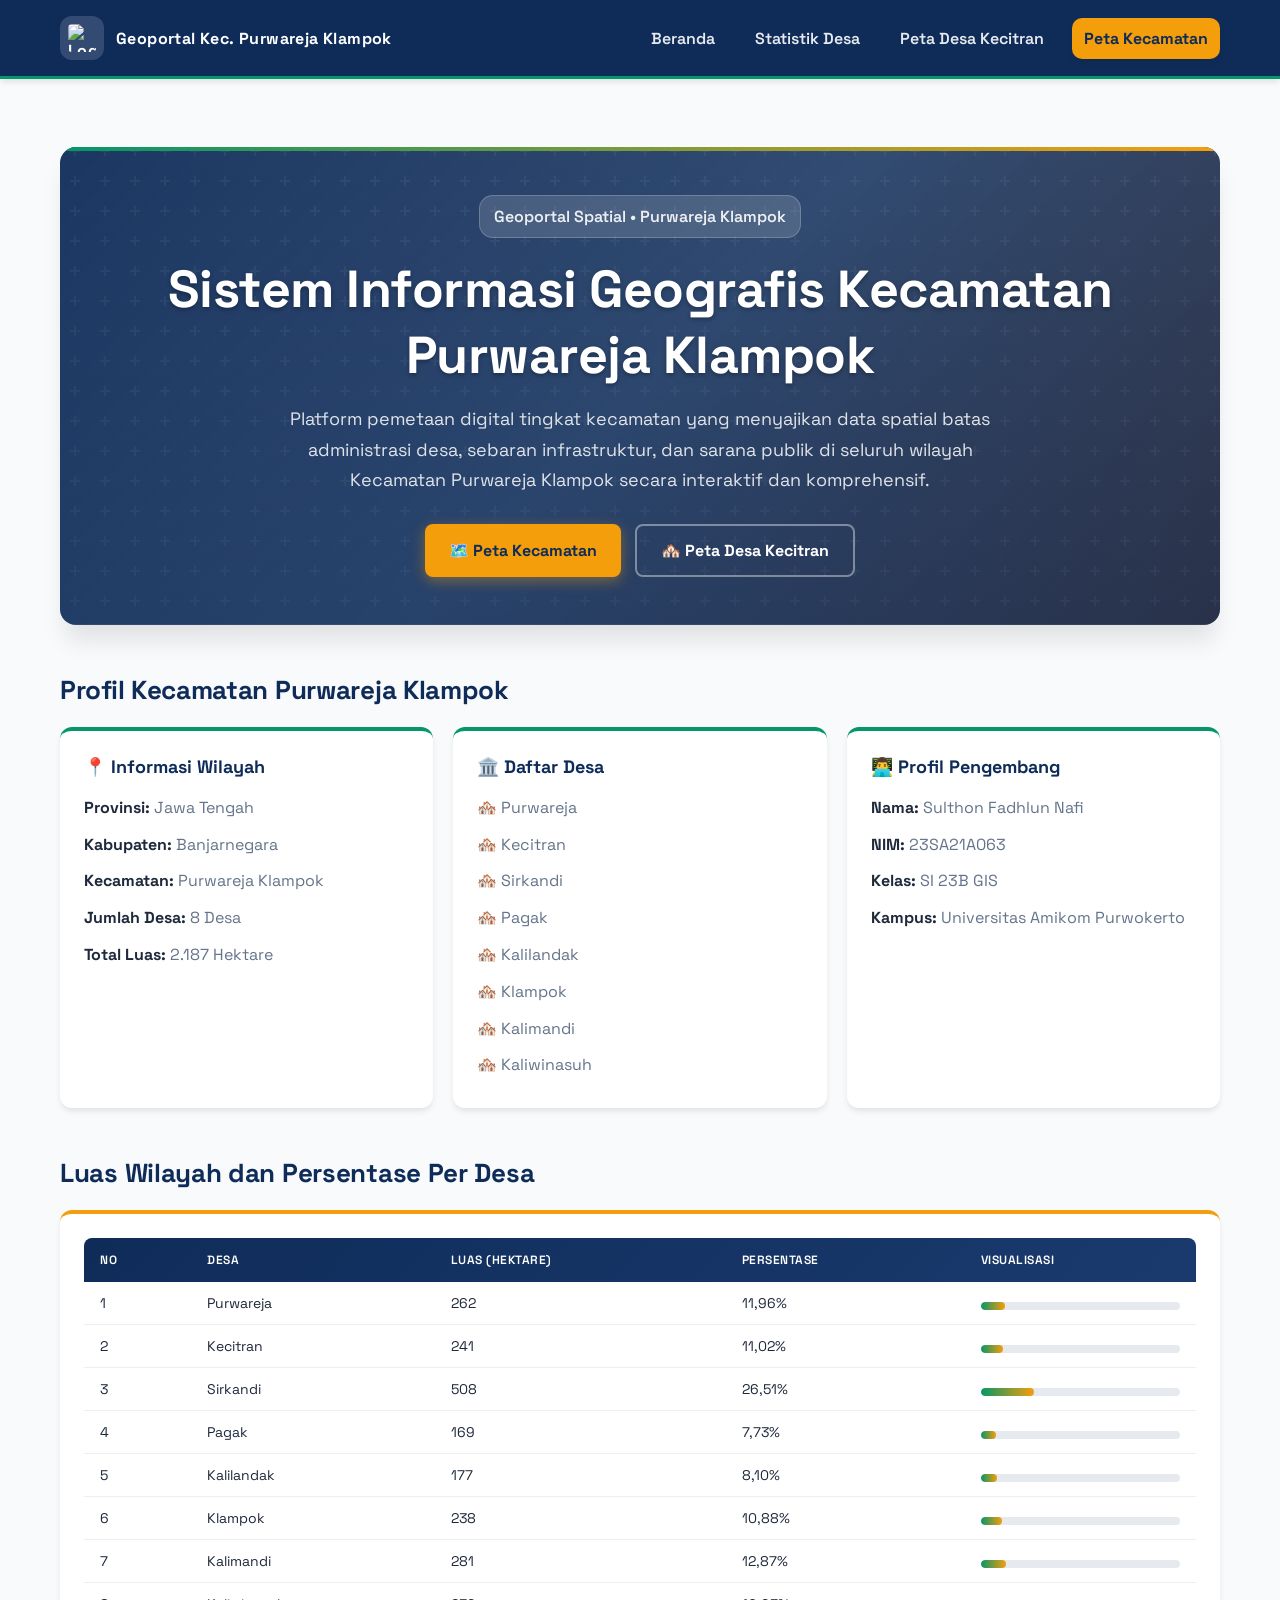
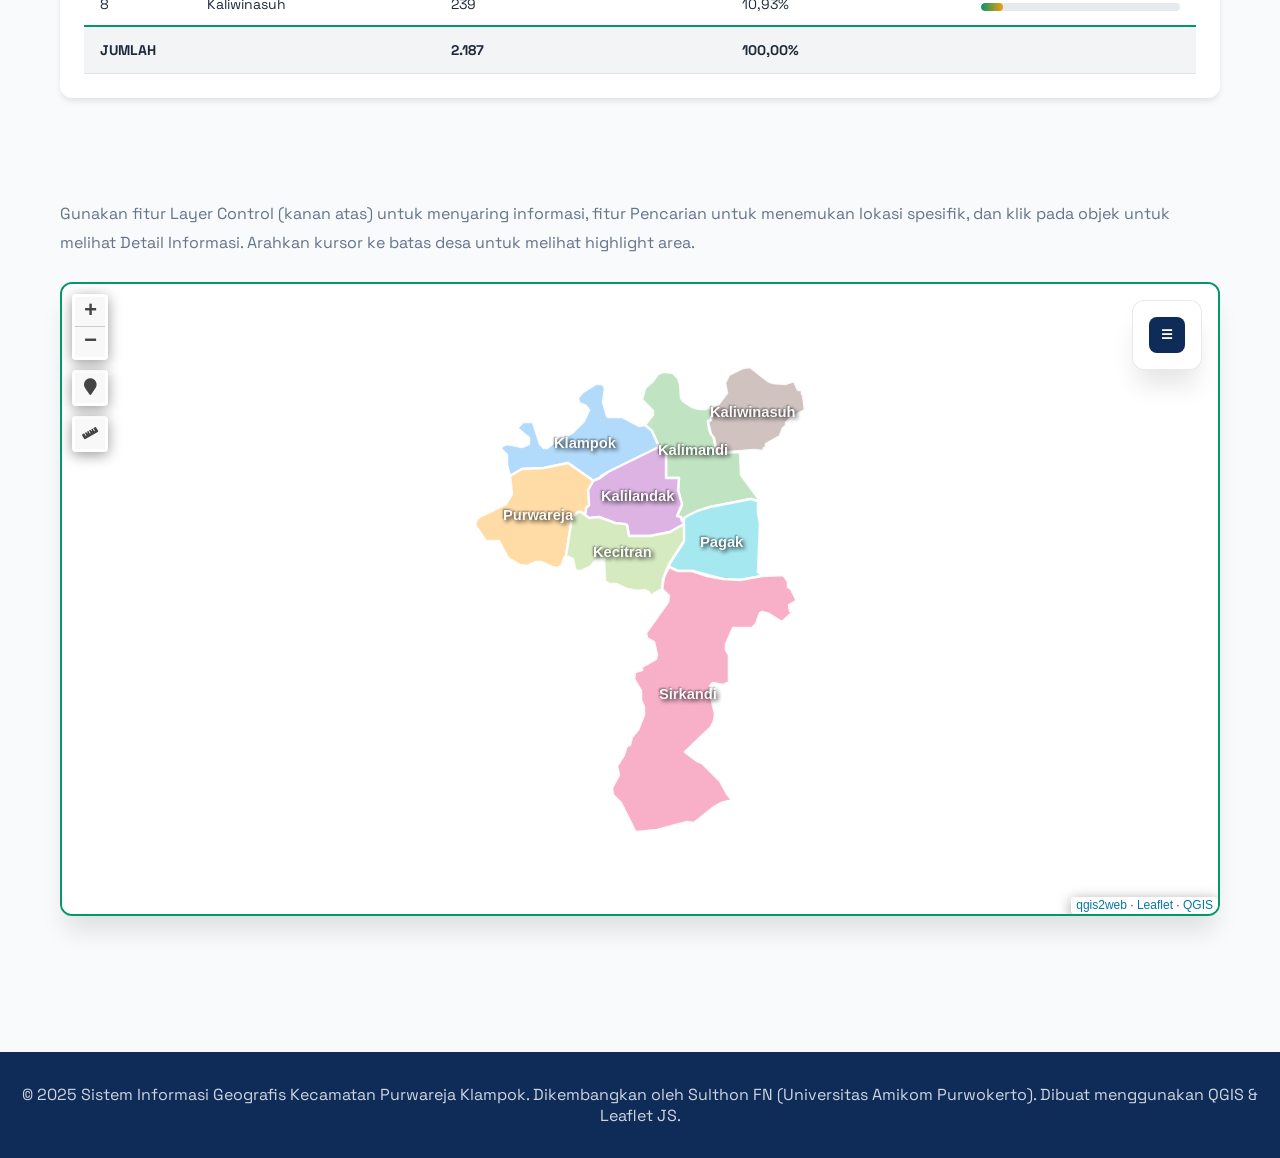
==== kecamatan/index.html @ d89bc406 "Add Kecamatan Purwareja Klampok geoportal + update navigation links" ====
<!doctype html>
<html lang="id">
    <head>
        <meta charset="utf-8">
        <meta http-equiv="X-UA-Compatible" content="IE=edge">
        <meta name="viewport" content="width=device-width, initial-scale=1, maximum-scale=1">
        <meta name="mobile-web-app-capable" content="yes">
        <meta name="apple-mobile-web-app-capable" content="yes">
        <title>Geoportal Kecamatan Purwareja Klampok</title>
        <link rel="preconnect" href="https://fonts.googleapis.com">
        <link rel="preconnect" href="https://fonts.gstatic.com" crossorigin>
        <link href="https://fonts.googleapis.com/css2?family=Space+Grotesk:wght@400;500;600;700&display=swap" rel="stylesheet">
        <link rel="stylesheet" href="css/leaflet.css">
        <link rel="stylesheet" href="css/L.Control.Layers.Tree.css">
        <link rel="stylesheet" href="css/L.Control.Locate.min.css">
        <link rel="stylesheet" href="css/qgis2web.css">
        <link rel="stylesheet" href="css/fontawesome-all.min.css">
        <link rel="stylesheet" href="css/leaflet-search.css">
        <link rel="stylesheet" href="css/leaflet.photon.css">
        <link rel="stylesheet" href="css/leaflet-measure.css">
        <style>
            :root {
                --primary-color: #0F2C59;
                --secondary-color: #059669;
                --accent-color: #F59E0B;
                --bg-color: #F8FAFC;
                --card-bg: #FFFFFF;
                --text-main: #1E293B;
                --text-muted: #64748B;
                --shadow: 0 4px 6px -1px rgba(0, 0, 0, 0.1);
                --shadow-lg: 0 20px 25px -5px rgba(0, 0, 0, 0.1);
                --ease-out-expo: cubic-bezier(0.19, 1, 0.22, 1);
                --ease-out-back: cubic-bezier(0.34, 1.56, 0.64, 1);
                --ease-in-out-quart: cubic-bezier(0.76, 0, 0.24, 1);
                --ease-spring: cubic-bezier(0.175, 0.885, 0.32, 1.275);
            }

            * { box-sizing: border-box; }

            body {
                margin: 0;
                font-family: 'Space Grotesk', 'Segoe UI', sans-serif;
                color: var(--text-main);
                background: var(--bg-color);
                min-height: 100vh;
                scroll-behavior: smooth;
            }

            a { color: inherit; text-decoration: none; }

            header {
                position: sticky;
                top: 0;
                z-index: 1200;
                background: var(--primary-color);
                border-bottom: 3px solid var(--secondary-color);
                box-shadow: var(--shadow);
            }

            .nav-bar {
                max-width: 1200px;
                margin: 0 auto;
                padding: 16px 20px;
                display: flex;
                align-items: center;
                justify-content: space-between;
                gap: 12px;
            }

            .brand {
                display: flex;
                align-items: center;
                gap: 12px;
                font-weight: 700;
                letter-spacing: 0.4px;
                color: #fff;
            }

            .brand img {
                width: 44px;
                height: 44px;
                border-radius: 12px;
                object-fit: contain;
                background: rgba(255,255,255,0.15);
                padding: 8px;
            }

            .menu {
                display: flex;
                align-items: center;
                gap: 16px;
                font-weight: 600;
                color: rgba(255,255,255,0.9);
            }

            .menu a { padding: 10px 12px; border-radius: 10px; transition: all 300ms var(--ease-out-expo); }
            .menu a:hover { background: rgba(255,255,255,0.1); color: #fff; transform: translateY(-2px); }

            .menu .pill {
                background: var(--accent-color);
                color: var(--primary-color);
                font-weight: 700;
                box-shadow: var(--shadow);
            }

            .menu-toggle {
                display: none;
                width: 44px;
                height: 44px;
                border-radius: 12px;
                border: 1px solid rgba(255,255,255,0.3);
                background: rgba(255,255,255,0.1);
                color: #fff;
                font-size: 20px;
            }

            main { max-width: 1200px; margin: 0 auto; padding: 32px 20px 72px; }

            .hero {
                margin-top: 36px;
                padding: 48px 32px;
                border-radius: 16px;
                background-image: url("data:image/svg+xml,%3Csvg width='60' height='60' viewBox='0 0 60 60' xmlns='http://www.w3.org/2000/svg'%3E%3Cg fill='none' fill-rule='evenodd'%3E%3Cg fill='%23ffffff' fill-opacity='0.05'%3E%3Cpath d='M36 34v-4h-2v4h-4v2h4v4h2v-4h4v-2h-4zm0-30V0h-2v4h-4v2h4v4h2V6h4V4h-4zM6 34v-4H4v4H0v2h4v4h2v-4h4v-2H6zM6 4V0H4v4H0v2h4v4h2V6h4V4H6z'/%3E%3C/g%3E%3C/g%3E%3C/svg%3E"),
                    linear-gradient(135deg, rgba(15, 44, 89, 0.95) 0%, rgba(15, 44, 89, 0.85) 50%, rgba(30, 30, 47, 0.9) 100%);
                background-size: auto, cover;
                background-position: center, center;
                border: none;
                box-shadow: var(--shadow-lg);
                position: relative;
                overflow: hidden;
                text-align: center;
            }

            .hero::before {
                content: "";
                position: absolute;
                inset: 0;
                background: linear-gradient(180deg, transparent 0%, rgba(15, 44, 89, 0.3) 100%);
                pointer-events: none;
            }

            .hero::after {
                content: "";
                position: absolute;
                top: 0;
                left: 0;
                right: 0;
                height: 4px;
                background: linear-gradient(90deg, var(--secondary-color), var(--accent-color));
            }

            .hero > * { position: relative; z-index: 1; }

            .hero h1 { 
                font-size: clamp(32px, 5vw, 52px); 
                margin: 0 0 16px; 
                letter-spacing: -0.5px; 
                color: #fff;
                font-weight: 700;
                text-shadow: 0 2px 4px rgba(0,0,0,0.3);
            }
            .hero p { 
                margin: 0 0 28px; 
                color: rgba(255,255,255,0.85); 
                max-width: 720px; 
                line-height: 1.7;
                margin-left: auto;
                margin-right: auto;
                font-size: 18px;
            }

            .cta-row { display: flex; flex-wrap: wrap; gap: 14px; justify-content: center; }

            .btn {
                display: inline-flex;
                align-items: center;
                gap: 10px;
                padding: 14px 24px;
                border-radius: 8px;
                font-weight: 700;
                border: none;
                transition: transform 400ms var(--ease-out-back), box-shadow 400ms var(--ease-out-expo);
                cursor: pointer;
            }

            .btn-primary {
                background: var(--accent-color);
                color: var(--primary-color);
                box-shadow: 0 4px 14px rgba(245, 158, 11, 0.4);
            }

            .btn-primary:hover {
                transform: translateY(-4px) scale(1.02);
                box-shadow: 0 12px 30px rgba(245, 158, 11, 0.5);
            }

            .btn-ghost { 
                background: transparent; 
                color: #fff; 
                border: 2px solid rgba(255,255,255,0.4); 
            }
            .btn-ghost:hover { 
                background: rgba(255,255,255,0.1); 
                border-color: rgba(255,255,255,0.6);
                transform: translateY(-3px) scale(1.02);
            }

            .section-title {
                font-size: 26px;
                margin: 48px 0 20px;
                letter-spacing: -0.3px;
                color: var(--primary-color);
                font-weight: 700;
            }

            .card-grid { display: grid; gap: 20px; grid-template-columns: repeat(auto-fit, minmax(280px, 1fr)); }

            .card {
                background: var(--card-bg);
                border: none;
                border-radius: 12px;
                border-top: 4px solid var(--secondary-color);
                padding: 24px;
                box-shadow: var(--shadow);
                transition: transform 500ms var(--ease-out-back), box-shadow 400ms var(--ease-out-expo), opacity 600ms var(--ease-out-expo);
                opacity: 0;
                transform: translateY(30px);
            }

            .card.visible {
                opacity: 1;
                transform: translateY(0);
            }

            .card:hover { 
                transform: translateY(-6px) scale(1.01); 
                box-shadow: 0 16px 32px -8px rgba(0, 0, 0, 0.18); 
            }

            .card.visible:hover {
                transform: translateY(-6px) scale(1.01);
            }

            .card h3 { 
                color: var(--primary-color); 
                margin: 0 0 12px;
                font-size: 18px;
            }

            .bio-list { list-style: none; padding: 0; margin: 12px 0 0; color: var(--text-muted); line-height: 1.8; }
            .bio-list li { padding: 4px 0; }
            .bio-list strong { color: var(--text-main); }

            /* Data Table Styles */
            .data-table-container {
                background: var(--card-bg);
                border-radius: 12px;
                border-top: 4px solid var(--accent-color);
                padding: 24px;
                box-shadow: var(--shadow);
                margin-top: 20px;
                overflow-x: auto;
            }

            .data-table {
                width: 100%;
                border-collapse: collapse;
                font-size: 14px;
            }

            .data-table thead {
                background: linear-gradient(135deg, var(--primary-color), #1a3a6e);
                color: #fff;
            }

            .data-table th {
                padding: 14px 16px;
                text-align: left;
                font-weight: 600;
                text-transform: uppercase;
                letter-spacing: 0.5px;
                font-size: 12px;
            }

            .data-table th:first-child {
                border-radius: 8px 0 0 0;
            }

            .data-table th:last-child {
                border-radius: 0 8px 0 0;
            }

            .data-table td {
                padding: 12px 16px;
                border-bottom: 1px solid rgba(15, 44, 89, 0.08);
            }

            .data-table tbody tr {
                transition: all 300ms var(--ease-out-expo);
            }

            .data-table tbody tr:hover {
                background: rgba(5, 150, 105, 0.06);
                transform: scale(1.01);
            }

            .data-table tbody tr:last-child td {
                border-bottom: none;
            }

            .data-table tfoot {
                background: rgba(15, 44, 89, 0.05);
                font-weight: 700;
            }

            .data-table tfoot td {
                padding: 14px 16px;
                border-top: 2px solid var(--secondary-color);
            }

            .percentage-bar {
                height: 8px;
                background: rgba(15, 44, 89, 0.1);
                border-radius: 4px;
                overflow: hidden;
                margin-top: 6px;
            }

            .percentage-fill {
                height: 100%;
                background: linear-gradient(90deg, var(--secondary-color), var(--accent-color));
                border-radius: 4px;
                transition: width 800ms var(--ease-out-expo);
            }

            .map-wrap {
                margin-top: 24px;
                border-radius: 12px;
                overflow: hidden;
                border: 2px solid var(--secondary-color);
                box-shadow: var(--shadow-lg);
                position: relative;
                isolation: isolate;
            }

            #map {
                width: 100%;
                height: 70vh;
                min-height: 480px;
            }

            .map-overlay {
                position: absolute;
                top: 16px;
                right: 16px;
                z-index: 1200;
                max-width: min(360px, 90vw);
            }

            .layer-drawer {
                background: var(--card-bg);
                border: 1px solid rgba(15, 44, 89, 0.1);
                border-radius: 12px;
                box-shadow: var(--shadow-lg);
                padding: 16px;
                display: flex;
                flex-direction: column;
                gap: 12px;
                transition: transform 180ms ease, opacity 180ms ease;
                max-height: 72vh;
            }

            .layer-drawer.collapsed { opacity: 1; }
            .layer-drawer.collapsed .drawer-header > div { display: none; }
            .layer-drawer.collapsed .drawer-toggle { background: var(--primary-color); color: #fff; }

            .drawer-body { max-height: 60vh; overflow-y: auto; padding-right: 4px; }
            .layer-drawer.collapsed .drawer-body { display: none; }

            .drawer-header { display: flex; align-items: center; justify-content: space-between; gap: 10px; }
            .drawer-title { font-weight: 700; letter-spacing: 0.2px; margin: 0; color: var(--primary-color); }
            .drawer-sub { margin: 2px 0 0; color: var(--text-muted); font-size: 13px; }

            .drawer-toggle {
                border: 1px solid rgba(15, 44, 89, 0.2);
                background: rgba(15, 44, 89, 0.08);
                color: var(--primary-color);
                width: 36px;
                height: 36px;
                border-radius: 8px;
                cursor: pointer;
                font-weight: 700;
            }

            .layer-section { border-top: 1px solid rgba(15, 44, 89, 0.1); padding-top: 8px; }
            .layer-section:first-of-type { border-top: none; padding-top: 0; }
            .layer-section-title { margin: 0 0 8px; color: var(--primary-color); font-size: 13px; letter-spacing: 0.3px; text-transform: uppercase; font-weight: 700; }

            .layer-toggle {
                display: flex;
                align-items: center;
                gap: 10px;
                padding: 8px 10px;
                border-radius: 12px;
                cursor: pointer;
                transition: all 300ms var(--ease-out-expo);
                border: 1px solid rgba(15, 44, 89, 0.1);
                margin-bottom: 8px;
                color: var(--text-main);
            }

            .layer-toggle:hover { background: rgba(5, 150, 105, 0.08); border-color: rgba(5, 150, 105, 0.3); transform: translateX(4px); }

            .layer-toggle input { width: 18px; height: 18px; accent-color: var(--secondary-color); transition: transform 200ms var(--ease-spring); }
            .layer-toggle input:checked { transform: scale(1.1); }
            .layer-toggle span { font-weight: 600; }

            .badge {
                padding: 4px 8px;
                border-radius: 999px;
                background: rgba(5, 150, 105, 0.12);
                color: var(--secondary-color);
                font-size: 12px;
                font-weight: 700;
            }

            footer {
                margin-top: 64px;
                padding: 32px 20px;
                text-align: center;
                color: var(--text-muted);
                background: var(--primary-color);
                color: rgba(255, 255, 255, 0.8);
            }

            .ribbon {
                display: inline-flex;
                gap: 10px;
                align-items: center;
                padding: 10px 14px;
                border-radius: 14px;
                background: rgba(255, 255, 255, 0.15);
                border: 1px solid rgba(255, 255, 255, 0.2);
                margin-bottom: 18px;
                color: rgba(255, 255, 255, 0.9);
                font-weight: 600;
            }

            .floating {
                animation: float 7s ease-in-out infinite;
            }

            /* Village label styles */
            .village-label {
                background: transparent !important;
                border: none !important;
                box-shadow: none !important;
            }

            /* Search control restyle */
            .leaflet-control-search {
                background: rgba(255, 255, 255, 0.95);
                border: 1px solid rgba(15, 44, 89, 0.15);
                box-shadow: 0 10px 30px rgba(15, 44, 89, 0.1);
                border-radius: 14px;
                padding: 8px;
                color: var(--text-main);
                backdrop-filter: blur(6px);
            }

            @keyframes float {
                0%, 100% { transform: translateY(0px) rotate(0deg); }
                25% { transform: translateY(-8px) rotate(0.5deg); }
                50% { transform: translateY(-12px) rotate(0deg); }
                75% { transform: translateY(-6px) rotate(-0.5deg); }
            }

            @keyframes fadeInUp {
                from {
                    opacity: 0;
                    transform: translateY(40px);
                }
                to {
                    opacity: 1;
                    transform: translateY(0);
                }
            }

            .hero h1, .hero p, .hero .cta-row, .hero .ribbon {
                animation: fadeInUp 800ms var(--ease-out-expo) backwards;
            }
            .hero .ribbon { animation-delay: 0ms; }
            .hero h1 { animation-delay: 100ms; }
            .hero p { animation-delay: 200ms; }
            .hero .cta-row { animation-delay: 350ms; }

            .section-title {
                opacity: 0;
                transform: translateY(20px);
                transition: all 600ms var(--ease-out-expo);
            }
            .section-title.visible {
                opacity: 1;
                transform: translateY(0);
            }

            @media (max-width: 820px) {
                .nav-bar { flex-wrap: wrap; }
                .menu { width: 100%; display: none; flex-direction: column; align-items: flex-start; }
                .menu.show { display: flex; }
                .menu a { width: 100%; padding: 12px; }
                .menu-toggle { display: inline-flex; align-items: center; justify-content: center; }
                main { padding: 24px 18px 56px; }
                .hero { padding: 24px; }
                #map { height: 60vh; min-height: 420px; }
                .map-overlay { left: auto; right: 12px; top: 12px; max-width: 280px; }
                .layer-drawer { transform: none !important; opacity: 1; max-height: 50vh; }
                .layer-drawer .drawer-body { max-height: 40vh; }
                .layer-drawer.collapsed { max-height: none; }
                .data-table { font-size: 12px; }
                .data-table th, .data-table td { padding: 10px 12px; }
            }

            /* Override qgis2web defaults */
            html, body { overflow-x: hidden; overflow-y: auto !important; height: auto; }
            #map { overflow: visible !important; }
        </style>
    </head>
    <body>
        <header>
            <div class="nav-bar">
                <div class="brand">
                    <img src="../desaKecitran/images/Banjarnegara.png" alt="Logo Kabupaten Banjarnegara">
                    <span>Geoportal Kec. Purwareja Klampok</span>
                </div>
                <button class="menu-toggle" aria-label="Toggle menu">☰</button>
                <nav class="menu" aria-label="Navigasi utama">
                    <a href="#beranda">Beranda</a>
                    <a href="#statistik">Statistik Desa</a>
                    <a href="../desaKecitran/index.html">Peta Desa Kecitran</a>
                    <a href="#peta" class="pill">Peta Kecamatan</a>
                </nav>
            </div>
        </header>

        <main>
            <section class="hero" id="beranda">
                <div class="ribbon floating">Geoportal Spatial • Purwareja Klampok</div>
                <h1>Sistem Informasi Geografis Kecamatan Purwareja Klampok</h1>
                <p>Platform pemetaan digital tingkat kecamatan yang menyajikan data spatial batas administrasi desa, sebaran infrastruktur, dan sarana publik di seluruh wilayah Kecamatan Purwareja Klampok secara interaktif dan komprehensif.</p>
                <div class="cta-row">
                    <a class="btn btn-primary" href="#peta">🗺️ Peta Kecamatan</a>
                    <a class="btn btn-ghost" href="../desaKecitran/index.html">🏘️ Peta Desa Kecitran</a>
                </div>
            </section>

            <section id="statistik">
                <h2 class="section-title">Profil Kecamatan Purwareja Klampok</h2>
                <div class="card-grid">
                    <div class="card">
                        <h3>📍 Informasi Wilayah</h3>
                        <ul class="bio-list">
                            <li><strong>Provinsi:</strong> Jawa Tengah</li>
                            <li><strong>Kabupaten:</strong> Banjarnegara</li>
                            <li><strong>Kecamatan:</strong> Purwareja Klampok</li>
                            <li><strong>Jumlah Desa:</strong> 8 Desa</li>
                            <li><strong>Total Luas:</strong> 2.187 Hektare</li>
                        </ul>
                    </div>
                    <div class="card">
                        <h3>🏛️ Daftar Desa</h3>
                        <ul class="bio-list">
                            <li>🏘️ Purwareja</li>
                            <li>🏘️ Kecitran</li>
                            <li>🏘️ Sirkandi</li>
                            <li>🏘️ Pagak</li>
                            <li>🏘️ Kalilandak</li>
                            <li>🏘️ Klampok</li>
                            <li>🏘️ Kalimandi</li>
                            <li>🏘️ Kaliwinasuh</li>
                        </ul>
                    </div>
                    <div class="card">
                        <h3>👨‍💻 Profil Pengembang</h3>
                        <ul class="bio-list">
                            <li><strong>Nama:</strong> Sulthon Fadhlun Nafi</li>
                            <li><strong>NIM:</strong> 23SA21A063</li>
                            <li><strong>Kelas:</strong> SI 23B GIS</li>
                            <li><strong>Kampus:</strong> Universitas Amikom Purwokerto</li>
                        </ul>
                    </div>
                </div>

                <h2 class="section-title">Luas Wilayah dan Persentase Per Desa</h2>
                <div class="data-table-container">
                    <table class="data-table">
                        <thead>
                            <tr>
                                <th>No</th>
                                <th>Desa</th>
                                <th>Luas (Hektare)</th>
                                <th>Persentase</th>
                                <th>Visualisasi</th>
                            </tr>
                        </thead>
                        <tbody>
                            <tr>
                                <td>1</td>
                                <td>Purwareja</td>
                                <td>262</td>
                                <td>11,96%</td>
                                <td>
                                    <div class="percentage-bar">
                                        <div class="percentage-fill" style="width: 11.96%"></div>
                                    </div>
                                </td>
                            </tr>
                            <tr>
                                <td>2</td>
                                <td>Kecitran</td>
                                <td>241</td>
                                <td>11,02%</td>
                                <td>
                                    <div class="percentage-bar">
                                        <div class="percentage-fill" style="width: 11.02%"></div>
                                    </div>
                                </td>
                            </tr>
                            <tr>
                                <td>3</td>
                                <td>Sirkandi</td>
                                <td>508</td>
                                <td>26,51%</td>
                                <td>
                                    <div class="percentage-bar">
                                        <div class="percentage-fill" style="width: 26.51%"></div>
                                    </div>
                                </td>
                            </tr>
                            <tr>
                                <td>4</td>
                                <td>Pagak</td>
                                <td>169</td>
                                <td>7,73%</td>
                                <td>
                                    <div class="percentage-bar">
                                        <div class="percentage-fill" style="width: 7.73%"></div>
                                    </div>
                                </td>
                            </tr>
                            <tr>
                                <td>5</td>
                                <td>Kalilandak</td>
                                <td>177</td>
                                <td>8,10%</td>
                                <td>
                                    <div class="percentage-bar">
                                        <div class="percentage-fill" style="width: 8.10%"></div>
                                    </div>
                                </td>
                            </tr>
                            <tr>
                                <td>6</td>
                                <td>Klampok</td>
                                <td>238</td>
                                <td>10,88%</td>
                                <td>
                                    <div class="percentage-bar">
                                        <div class="percentage-fill" style="width: 10.88%"></div>
                                    </div>
                                </td>
                            </tr>
                            <tr>
                                <td>7</td>
                                <td>Kalimandi</td>
                                <td>281</td>
                                <td>12,87%</td>
                                <td>
                                    <div class="percentage-bar">
                                        <div class="percentage-fill" style="width: 12.87%"></div>
                                    </div>
                                </td>
                            </tr>
                            <tr>
                                <td>8</td>
                                <td>Kaliwinasuh</td>
                                <td>239</td>
                                <td>10,93%</td>
                                <td>
                                    <div class="percentage-bar">
                                        <div class="percentage-fill" style="width: 10.93%"></div>
                                    </div>
                                </td>
                            </tr>
                        </tbody>
                        <tfoot>
                            <tr>
                                <td colspan="2"><strong>JUMLAH</strong></td>
                                <td><strong>2.187</strong></td>
                                <td><strong>100,00%</strong></td>
                                <td></td>
                            </tr>
                        </tfoot>
                    </table>
                </div>
            </section>

            <section id="peta">
                <h2 class="section-title">Peta Interaktif Kecamatan Purwareja Klampok</h2>
                <p class="bio-list">Gunakan fitur Layer Control (kanan atas) untuk menyaring informasi, fitur Pencarian untuk menemukan lokasi spesifik, dan klik pada objek untuk melihat Detail Informasi. Arahkan kursor ke batas desa untuk melihat highlight area.</p>
                <div class="map-wrap">
                    <div id="map"></div>
                    <aside class="map-overlay">
                        <div class="layer-drawer collapsed" id="layerDrawer">
                            <div class="drawer-header">
                                <div>
                                    <p class="drawer-title">Layer Control</p>
                                    <p class="drawer-sub">Toggle layer peta</p>
                                </div>
                                <button class="drawer-toggle" id="drawerToggle" aria-label="Tampilkan panel">☰</button>
                            </div>

                            <div class="drawer-body">
                                <div class="layer-section">
                                    <p class="layer-section-title">Basemap</p>
                                    <label class="layer-toggle">
                                        <input type="checkbox" data-layer-key="basemap" checked disabled>
                                        <span>Google Satellite</span>
                                        <span class="badge">Aktif selalu</span>
                                    </label>
                                </div>

                                <div class="layer-section">
                                    <p class="layer-section-title">Batas Wilayah</p>
                                    <label class="layer-toggle">
                                        <input type="checkbox" data-layer-key="kecamatan" checked>
                                        <span>Batas Desa</span>
                                    </label>
                                </div>
                            </div>
                        </div>
                    </aside>
                </div>
            </section>
        </main>

        <footer>
            © 2025 Sistem Informasi Geografis Kecamatan Purwareja Klampok. Dikembangkan oleh Sulthon FN (Universitas Amikom Purwokerto). Dibuat menggunakan QGIS &amp; Leaflet JS.
        </footer>

        <script>
            // ========== Fluid Animation System ==========
            const observerOptions = {
                threshold: 0.1,
                rootMargin: '0px 0px -50px 0px'
            };

            const animationObserver = new IntersectionObserver((entries) => {
                entries.forEach((entry, index) => {
                    if (entry.isIntersecting) {
                        const delay = entry.target.classList.contains('card') 
                            ? index * 100 
                            : 0;
                        
                        setTimeout(() => {
                            entry.target.classList.add('visible');
                        }, delay);
                        
                        animationObserver.unobserve(entry.target);
                    }
                });
            }, observerOptions);

            document.querySelectorAll('.card, .section-title').forEach(el => {
                animationObserver.observe(el);
            });

            // Menu toggle
            const toggle = document.querySelector('.menu-toggle');
            const menu = document.querySelector('.menu');
            if (toggle && menu) {
                toggle.addEventListener('click', () => menu.classList.toggle('show'));
            }

            // Smooth scroll
            document.querySelectorAll('a[href^="#"]').forEach(anchor => {
                anchor.addEventListener('click', function(e) {
                    e.preventDefault();
                    const target = document.querySelector(this.getAttribute('href'));
                    if (target) {
                        target.scrollIntoView({
                            behavior: 'smooth',
                            block: 'start'
                        });
                    }
                });
            });

            // Layer drawer toggle
            const drawerToggle = document.getElementById('drawerToggle');
            const layerDrawer = document.getElementById('layerDrawer');
            if (drawerToggle && layerDrawer) {
                drawerToggle.addEventListener('click', () => {
                    layerDrawer.classList.toggle('collapsed');
                });
            }
        </script>
        <script src="js/qgis2web_expressions.js"></script>
        <script src="js/leaflet.js"></script>
        <script src="js/L.Control.Layers.Tree.min.js"></script>
        <script src="js/L.Control.Locate.min.js"></script>
        <script src="js/multi-style-layer.js"></script>
        <script src="js/leaflet.rotatedMarker.js"></script>
        <script src="js/leaflet.pattern.js"></script>
        <script src="js/leaflet-hash.js"></script>
        <script src="js/Autolinker.min.js"></script>
        <script src="js/rbush.min.js"></script>
        <script src="js/labelgun.min.js"></script>
        <script src="js/labels.js"></script>
        <script src="js/leaflet.photon.js"></script>
        <script src="js/leaflet-measure.js"></script>
        <script src="js/leaflet-search.js"></script>
        <script src="data/PurwarejaKlampok_1.js"></script>
        <script>
        // ========== Map Initialization ==========
        var map = L.map('map', {
            zoomControl: false, 
            maxZoom: 28, 
            minZoom: 1
        }).setView([-7.474, 109.455], 13);

        var hash = new L.Hash(map);
        map.attributionControl.setPrefix('<a href="https://github.com/tomchadwin/qgis2web" target="_blank">qgis2web</a> &middot; <a href="https://leafletjs.com" title="A JS library for interactive maps">Leaflet</a> &middot; <a href="https://qgis.org">QGIS</a>');
        var autolinker = new Autolinker({truncate: {length: 30, location: 'smart'}});
        
        // Popup helper functions
        function removeEmptyRowsFromPopupContent(content, feature) {
            var tempDiv = document.createElement('div');
            tempDiv.innerHTML = content;
            var rows = tempDiv.querySelectorAll('tr');
            for (var i = 0; i < rows.length; i++) {
                var td = rows[i].querySelector('td.visible-with-data');
                var key = td ? td.id : '';
                if (td && td.classList.contains('visible-with-data') && feature.properties[key] == null) {
                    rows[i].parentNode.removeChild(rows[i]);
                }
            }
            return tempDiv.innerHTML;
        }

        function addClassToPopupIfMedia(content, popup) {
            var tempDiv = document.createElement('div');
            tempDiv.innerHTML = content;
            var imgTd = tempDiv.querySelector('td img');
            if (imgTd) {
                var src = imgTd.getAttribute('src');
                if (/\.(jpg|jpeg|png|gif|bmp|webp|avif)$/i.test(src)) {
                    popup._contentNode.classList.add('media');
                    setTimeout(function() { popup.update(); }, 10);
                }
            }
        }

        var zoomControl = L.control.zoom({
            position: 'topleft'
        }).addTo(map);

        L.control.locate({locateOptions: {maxZoom: 19}}).addTo(map);

        var measureControl = new L.Control.Measure({
            position: 'topleft',
            primaryLengthUnit: 'meters',
            secondaryLengthUnit: 'kilometers',
            primaryAreaUnit: 'sqmeters',
            secondaryAreaUnit: 'hectares'
        });
        measureControl.addTo(map);
        document.getElementsByClassName('leaflet-control-measure-toggle')[0].innerHTML = '';
        document.getElementsByClassName('leaflet-control-measure-toggle')[0].className += ' fas fa-ruler';

        var bounds_group = new L.featureGroup([]);

        // ========== Basemap Layer ==========
        map.createPane('pane_GoogleSatellite_0');
        map.getPane('pane_GoogleSatellite_0').style.zIndex = 400;
        var layer_GoogleSatellite_0 = L.tileLayer('https://mt1.google.com/vt/lyrs=s&x={x}&y={y}&z={z}', {
            pane: 'pane_GoogleSatellite_0',
            opacity: 1.0,
            attribution: '',
            minZoom: 1,
            maxZoom: 28,
        });
        map.addLayer(layer_GoogleSatellite_0);

        // ========== Hover Style for Village Boundaries ==========
        var hoverStyle = {
            weight: 5,
            color: '#F59E0B',
            opacity: 1,
            fillOpacity: 0.5,
            fillColor: '#F59E0B'
        };

        var originalStyles = {};

        // ========== Village Boundaries Layer (PurwarejaKlampok_1) ==========
        function pop_PurwarejaKlampok_1(feature, layer) {
            var popupContent = '<table style="font-family: Space Grotesk, sans-serif;">\
                    <tr>\
                        <th scope="row" style="padding: 8px; background: #0F2C59; color: white;">Nama Desa</th>\
                        <td style="padding: 8px; font-weight: 600;">' + (feature.properties['NAMOBJ'] !== null ? feature.properties['NAMOBJ'] : '') + '</td>\
                    </tr>\
                    <tr>\
                        <th scope="row" style="padding: 8px; background: #f1f5f9;">Kecamatan</th>\
                        <td style="padding: 8px;">' + (feature.properties['WADMKC'] !== null ? feature.properties['WADMKC'] : '') + '</td>\
                    </tr>\
                    <tr>\
                        <th scope="row" style="padding: 8px; background: #f1f5f9;">Kabupaten</th>\
                        <td style="padding: 8px;">' + (feature.properties['WADMKK'] !== null ? feature.properties['WADMKK'] : '') + '</td>\
                    </tr>\
                    <tr>\
                        <th scope="row" style="padding: 8px; background: #f1f5f9;">Provinsi</th>\
                        <td style="padding: 8px;">' + (feature.properties['WADMPR'] !== null ? feature.properties['WADMPR'] : '') + '</td>\
                    </tr>\
                </table>';
            
            var content = removeEmptyRowsFromPopupContent(popupContent, feature);
            layer.on('popupopen', function(e) {
                addClassToPopupIfMedia(content, e.popup);
            });
            layer.bindPopup(content, { maxHeight: 400 });

            // Mouse hover effects
            layer.on('mouseover', function(e) {
                var target = e.target;
                originalStyles[L.stamp(target)] = {
                    weight: target.options.weight,
                    color: target.options.color,
                    opacity: target.options.opacity,
                    fillOpacity: target.options.fillOpacity,
                    fillColor: target.options.fillColor
                };
                target.setStyle(hoverStyle);
                target.bringToFront();
            });

            layer.on('mouseout', function(e) {
                var target = e.target;
                var key = L.stamp(target);
                if (originalStyles[key]) {
                    target.setStyle(originalStyles[key]);
                    delete originalStyles[key];
                }
            });
        }

        // Village colors based on name - with transparency
        var villageColors = {
            'Kalimandi': '#4CAF50',
            'Klampok': '#2196F3',
            'Kalilandak': '#9C27B0',
            'Purwareja': '#FF9800',
            'Pagak': '#00BCD4',
            'Sirkandi': '#E91E63',
            'Kecitran': '#8BC34A',
            'Kaliwinasuh': '#795548'
        };

        function style_PurwarejaKlampok_1(feature) {
            var villageName = feature.properties['NAMOBJ'];
            var fillColor = villageColors[villageName] || '#666666';
            
            return {
                pane: 'pane_PurwarejaKlampok_1',
                opacity: 0.9,
                color: '#ffffff',
                dashArray: '',
                lineCap: 'round',
                lineJoin: 'round',
                weight: 2.5,
                fill: true,
                fillOpacity: 0.35,
                fillColor: fillColor,
                interactive: true,
            }
        }

        map.createPane('pane_PurwarejaKlampok_1');
        map.getPane('pane_PurwarejaKlampok_1').style.zIndex = 401;
        map.getPane('pane_PurwarejaKlampok_1').style['mix-blend-mode'] = 'normal';
        
        var layer_PurwarejaKlampok_1 = new L.geoJson(json_PurwarejaKlampok_1, {
            attribution: '',
            interactive: true,
            dataVar: 'json_PurwarejaKlampok_1',
            layerName: 'layer_PurwarejaKlampok_1',
            pane: 'pane_PurwarejaKlampok_1',
            onEachFeature: pop_PurwarejaKlampok_1,
            style: style_PurwarejaKlampok_1,
        });
        bounds_group.addLayer(layer_PurwarejaKlampok_1);
        map.addLayer(layer_PurwarejaKlampok_1);

        // Add village name labels
        layer_PurwarejaKlampok_1.eachLayer(function(layer) {
            if (layer.feature && layer.feature.properties['NAMOBJ']) {
                layer.bindTooltip(
                    '<div style="color: #fff; font-size: 11pt; font-weight: 700; text-shadow: 2px 2px 4px rgba(0,0,0,0.9), -1px -1px 2px rgba(0,0,0,0.5);">' + 
                    layer.feature.properties['NAMOBJ'] + 
                    '</div>', 
                    {
                        permanent: true, 
                        direction: 'center',
                        className: 'village-label'
                    }
                );
            }
        });

        // ========== Layer Toggle Functionality ==========
        var layerToggles = document.querySelectorAll('[data-layer-key]');
        layerToggles.forEach(function(toggle) {
            toggle.addEventListener('change', function() {
                var layerKey = this.getAttribute('data-layer-key');
                if (layerKey === 'kecamatan') {
                    if (this.checked) {
                        map.addLayer(layer_PurwarejaKlampok_1);
                    } else {
                        map.removeLayer(layer_PurwarejaKlampok_1);
                    }
                }
            });
        });

        // Fit map to show all villages with padding
        map.fitBounds(layer_PurwarejaKlampok_1.getBounds(), {
            padding: [40, 40]
        });
        </script>        
    </body>
</html>
---- kecamatan/css/L.Control.Layers.Tree.css ----
.leaflet-control-layers-toggle.leaflet-layerstree-named-toggle {
    margin: 2px 5px;
    width: auto;
    height: auto;
    background-image: none;
}

.leaflet-control-layers-list{
	font: 13px / 1.7 "Helvetica Neue", Arial, Helvetica, sans-serif;
}

.leaflet-layerstree-node {
}

.leaflet-layerstree-header input{
    margin-left: 0px;
}


.leaflet-layerstree-header {
}

.leaflet-layerstree-header-pointer {
    cursor: pointer;
}

.leaflet-layerstree-header label {
    display: inline-block;
    cursor: pointer;
}

.leaflet-layerstree-header-label {
}

.leaflet-layerstree-header-name {
	padding-left: 2px;
}

.leaflet-layerstree-header-space {
}

.leaflet-layerstree-children {
    padding-left: 20px;
}

.leaflet-layerstree-children-nopad {
    padding-left: 0px;
}

.leaflet-layerstree-closed {
}

.leaflet-layerstree-opened {
}

.leaflet-layerstree-hide {
    display: none;
}

.leaflet-layerstree-nevershow {
    display: none;
}

.leaflet-layerstree-expand-collapse {
    cursor: pointer;
}
---- kecamatan/css/L.Control.Locate.min.css ----
.leaflet-control-locate a{font-size:1.4em;color:#444}.leaflet-control-locate.active a{color:#2074B6}.leaflet-control-locate.active.following a{color:#FC8428}
/*# sourceMappingURL=L.Control.Locate.min.css.map */
---- kecamatan/css/qgis2web.css ----
#map {
            background-color: #ffffff
        }
        html, body, #map {
			overflow: hidden;
        }
        .col9{
			height: 100%!important;
		}
		.col3{
			height: 100%;
			overflow: auto;
		}
        .info {
            padding: 6px 8px;
            font: 14px/16px Arial, Helvetica, sans-serif;
            background-color:#f8f8f8 !important;
            color: #444444 !important;
            box-shadow: 0 0 15px rgba(0,0,0,0.2);
            border-radius: 5px;
        }
        .info h2 {
            margin: 0 0 5px;
        }
        .leaflet-container {
            background: #fff;
            padding-right: 10px;
        }
        .leaflet-popup-scrolled {
            border-bottom: unset!important;
            border-top: unset!important;
        }
        .leaflet-popup-content{
            max-height: 70vh;
            max-width: 70vw;
        }
        .leaflet-popup-content.media{
            width: auto!important;
            height: auto!important;
        }
        .leaflet-popup-content th {
            text-align: left;
            vertical-align: top;
            min-width: 75px;
        }
        .leaflet-popup-content td {
            min-width: 75px;
        }
        .leaflet-popup-content td img {
            max-height: 60vh;
            max-width: 60vw;
        }

        .leaflet-tooltip {
            background: none;
            box-shadow: none;
            border: none;
        }
        .leaflet-tooltip-left:before, .leaflet-tooltip-right:before {
            border: 0px;
        }
        }
        .fa, .leaflet-container, a {
            color: #444444 !important;
        }
        .leaflet-control-zoom-in, .leaflet-control-zoom-out,
        .leaflet-control-locate a,
        .leaflet-touch .leaflet-control-geocoder-icon,
        .leaflet-control-search .search-button,
         .leaflet-control-measure {
            background-color: #f8f8f8 !important;
            border-radius: 0px !important;
            color: #444444 !important;
        }
        .abstract {
            font: bold 18px 'Lucida Console', Monaco, monospace;
            text-indent: 1px;
            background-color: #f8f8f8 !important;
            width: 30px !important;
            color: #444444 !important;
            height: 30px !important;
            text-align: center !important;
            line-height: 30px !important;
        }
        .abstractUncollapsed {
            padding: 6px 8px;
            font: 12px/1.5 "Helvetica Neue", Arial, Helvetica, sans-serif;
            background-color:#f8f8f8 !important;
            color: #444444 !important;
            box-shadow: 0 0 15px rgba(0,0,0,0.2);
            border-radius: 5px;
            max-width: 40%;
        }
        .leaflet-control {
            box-shadow: 0 3px 14px rgba(0, 0, 0, 0.4)!important;
            border-radius: 4px;
        }
        .leaflet-touch .leaflet-control-layers,
        .leaflet-touch .leaflet-bar,
        .leaflet-control-search,
        .leaflet-control-measure {
            border: 3px solid rgba(255,255,255,.4) !important;
        }
        .leaflet-control-attribution a {
            color: #0078A8 !important;
        }
        .leaflet-control-scale-line {
            border: 2px solid #f8f8f8 !important;
            border-top: none !important;
            color: black !important;
        }
        .leaflet-control-search .search-button {
            width: 30px !important;
            height: 30px !important;
            font-size: 13px !important;
            text-align: center !important;
            cursor: pointer;
        }
        .search-button.fa.fa-binoculars{
            display: flex;
            justify-content: center;
            align-items: center;
        }
        .leaflet-control-measure .leaflet-control {
            width: 30px !important;
            height: 30px !important;
        }
        .leaflet-container .leaflet-control-search{
            background: none !important;
        }
        .leaflet-control-search .search-input {
            margin: 0px 0px 0px 0px !important;
            height: 30px !important;
        }
        .leaflet-control-measure {
            background: none!important;
            border-radius: 4px !important;
        }
        .leaflet-control-measure .leaflet-control-measure-interaction {
            background-color: #f8f8f8 !important;
        }
        .leaflet-touch .leaflet-control-measure
        .leaflet-control-measure-toggle,
        .leaflet-touch .leaflet-control-measure
        .leaflet-control-measure-toggle:hover {
            width: 30px !important;
            height: 30px !important;
            border-radius: 0px !important;
            background-color: #f8f8f8 !important;
            color: #444444 !important;
            font-size: 13px;
            line-height: 30px;
            text-align: center;
            text-indent: 0%;
        }
        .leaflet-control-layers {
			padding: 2px;
			display: flex;
			flex-direction: column;
			align-items: flex-end;
            background-color: #f8f8f8 !important;
            color: #444444 !important;

		}
        .leaflet-control-layers-expanded {
			padding-left: 6px;
		}	
        .leaflet-control-layers-expanded .leaflet-control-layers-toggle {
            display: block;
            background-image: none;
			text-decoration: none;
            margin-bottom: 3px;
        }
        .leaflet-control-layers-expanded .leaflet-control-layers-toggle::after {
            content: '»';
            font-size: x-large;
            color: #444444 !important;
            display: flex;
            align-items: center;
            justify-content: center;
            width: 100%;
            height: 100%;
            text-align: center;
        }
        .leaflet-overlay-pane {
            z-index: 550;
        }
        .leaflet-popup-pane {
            z-index: 700;
        }
        #gcd-button-control {
            display: flex;
            justify-content: center;
            align-items: center;
        }
        .leaflet-control-layers-expanded .leaflet-control-layers-toggle {
            display: none;
        }
        .css_PurwarejaKlampok_1 {
            text-shadow: -2px -2px 0 #fafafa,
                -2px -1px 0 #fafafa,
                -2px 0px 0 #fafafa,
                -2px 1px 0 #fafafa,
                -2px 2px 0 #fafafa,
                -1px -2px 0 #fafafa,
                -1px -1px 0 #fafafa,
                -1px 0px 0 #fafafa,
                -1px 1px 0 #fafafa,
                -1px 2px 0 #fafafa,
                0px -2px 0 #fafafa,
                0px -1px 0 #fafafa,
                0px 1px 0 #fafafa,
                0px 2px 0 #fafafa,
                1px -2px 0 #fafafa,
                1px -1px 0 #fafafa,
                1px 0px 0 #fafafa,
                1px 1px 0 #fafafa,
                1px 2px 0 #fafafa,
                2px -2px 0 #fafafa,
                2px -1px 0 #fafafa,
                2px 0px 0 #fafafa,
                2px 1px 0 #fafafa,
                2px 2px 0 #fafafa;
        }
        .css_batasdesakecitran_2 {
            text-shadow: -2px -2px 0 #fafafa,
                -2px -1px 0 #fafafa,
                -2px 0px 0 #fafafa,
                -2px 1px 0 #fafafa,
                -2px 2px 0 #fafafa,
                -1px -2px 0 #fafafa,
                -1px -1px 0 #fafafa,
                -1px 0px 0 #fafafa,
                -1px 1px 0 #fafafa,
                -1px 2px 0 #fafafa,
                0px -2px 0 #fafafa,
                0px -1px 0 #fafafa,
                0px 1px 0 #fafafa,
                0px 2px 0 #fafafa,
                1px -2px 0 #fafafa,
                1px -1px 0 #fafafa,
                1px 0px 0 #fafafa,
                1px 1px 0 #fafafa,
                1px 2px 0 #fafafa,
                2px -2px 0 #fafafa,
                2px -1px 0 #fafafa,
                2px 0px 0 #fafafa,
                2px 1px 0 #fafafa,
                2px 2px 0 #fafafa;
        }
        .css_BatasRW_3 {
            text-shadow: -2px -2px 0 #fafafa,
                -2px -1px 0 #fafafa,
                -2px 0px 0 #fafafa,
                -2px 1px 0 #fafafa,
                -2px 2px 0 #fafafa,
                -1px -2px 0 #fafafa,
                -1px -1px 0 #fafafa,
                -1px 0px 0 #fafafa,
                -1px 1px 0 #fafafa,
                -1px 2px 0 #fafafa,
                0px -2px 0 #fafafa,
                0px -1px 0 #fafafa,
                0px 1px 0 #fafafa,
                0px 2px 0 #fafafa,
                1px -2px 0 #fafafa,
                1px -1px 0 #fafafa,
                1px 0px 0 #fafafa,
                1px 1px 0 #fafafa,
                1px 2px 0 #fafafa,
                2px -2px 0 #fafafa,
                2px -1px 0 #fafafa,
                2px 0px 0 #fafafa,
                2px 1px 0 #fafafa,
                2px 2px 0 #fafafa;
        }
        .css_rt_rw_4 {
            text-shadow: -2px -2px 0 #fafafa,
                -2px -1px 0 #fafafa,
                -2px 0px 0 #fafafa,
                -2px 1px 0 #fafafa,
                -2px 2px 0 #fafafa,
                -1px -2px 0 #fafafa,
                -1px -1px 0 #fafafa,
                -1px 0px 0 #fafafa,
                -1px 1px 0 #fafafa,
                -1px 2px 0 #fafafa,
                0px -2px 0 #fafafa,
                0px -1px 0 #fafafa,
                0px 1px 0 #fafafa,
                0px 2px 0 #fafafa,
                1px -2px 0 #fafafa,
                1px -1px 0 #fafafa,
                1px 0px 0 #fafafa,
                1px 1px 0 #fafafa,
                1px 2px 0 #fafafa,
                2px -2px 0 #fafafa,
                2px -1px 0 #fafafa,
                2px 0px 0 #fafafa,
                2px 1px 0 #fafafa,
                2px 2px 0 #fafafa;
        }
        .css_DesaKaliwinasuh_7 {
            text-shadow: -2px -2px 0 #fafafa,
                -2px -1px 0 #fafafa,
                -2px 0px 0 #fafafa,
                -2px 1px 0 #fafafa,
                -2px 2px 0 #fafafa,
                -1px -2px 0 #fafafa,
                -1px -1px 0 #fafafa,
                -1px 0px 0 #fafafa,
                -1px 1px 0 #fafafa,
                -1px 2px 0 #fafafa,
                0px -2px 0 #fafafa,
                0px -1px 0 #fafafa,
                0px 1px 0 #fafafa,
                0px 2px 0 #fafafa,
                1px -2px 0 #fafafa,
                1px -1px 0 #fafafa,
                1px 0px 0 #fafafa,
                1px 1px 0 #fafafa,
                1px 2px 0 #fafafa,
                2px -2px 0 #fafafa,
                2px -1px 0 #fafafa,
                2px 0px 0 #fafafa,
                2px 1px 0 #fafafa,
                2px 2px 0 #fafafa;
        }
        .css_Dusun_8 {
            text-shadow: -2px -2px 0 #fafafa,
                -2px -1px 0 #fafafa,
                -2px 0px 0 #fafafa,
                -2px 1px 0 #fafafa,
                -2px 2px 0 #fafafa,
                -1px -2px 0 #fafafa,
                -1px -1px 0 #fafafa,
                -1px 0px 0 #fafafa,
                -1px 1px 0 #fafafa,
                -1px 2px 0 #fafafa,
                0px -2px 0 #fafafa,
                0px -1px 0 #fafafa,
                0px 1px 0 #fafafa,
                0px 2px 0 #fafafa,
                1px -2px 0 #fafafa,
                1px -1px 0 #fafafa,
                1px 0px 0 #fafafa,
                1px 1px 0 #fafafa,
                1px 2px 0 #fafafa,
                2px -2px 0 #fafafa,
                2px -1px 0 #fafafa,
                2px 0px 0 #fafafa,
                2px 1px 0 #fafafa,
                2px 2px 0 #fafafa;
        }
        .css_RumahSaya_17 {
            text-shadow: -2px -2px 0 #fafafa,
                -2px -1px 0 #fafafa,
                -2px 0px 0 #fafafa,
                -2px 1px 0 #fafafa,
                -2px 2px 0 #fafafa,
                -1px -2px 0 #fafafa,
                -1px -1px 0 #fafafa,
                -1px 0px 0 #fafafa,
                -1px 1px 0 #fafafa,
                -1px 2px 0 #fafafa,
                0px -2px 0 #fafafa,
                0px -1px 0 #fafafa,
                0px 1px 0 #fafafa,
                0px 2px 0 #fafafa,
                1px -2px 0 #fafafa,
                1px -1px 0 #fafafa,
                1px 0px 0 #fafafa,
                1px 1px 0 #fafafa,
                1px 2px 0 #fafafa,
                2px -2px 0 #fafafa,
                2px -1px 0 #fafafa,
                2px 0px 0 #fafafa,
                2px 1px 0 #fafafa,
                2px 2px 0 #fafafa;
        }
        .css_Kantor_20 {
            text-shadow: -2px -2px 0 #fafafa,
                -2px -1px 0 #fafafa,
                -2px 0px 0 #fafafa,
                -2px 1px 0 #fafafa,
                -2px 2px 0 #fafafa,
                -1px -2px 0 #fafafa,
                -1px -1px 0 #fafafa,
                -1px 0px 0 #fafafa,
                -1px 1px 0 #fafafa,
                -1px 2px 0 #fafafa,
                0px -2px 0 #fafafa,
                0px -1px 0 #fafafa,
                0px 1px 0 #fafafa,
                0px 2px 0 #fafafa,
                1px -2px 0 #fafafa,
                1px -1px 0 #fafafa,
                1px 0px 0 #fafafa,
                1px 1px 0 #fafafa,
                1px 2px 0 #fafafa,
                2px -2px 0 #fafafa,
                2px -1px 0 #fafafa,
                2px 0px 0 #fafafa,
                2px 1px 0 #fafafa,
                2px 2px 0 #fafafa;
        }
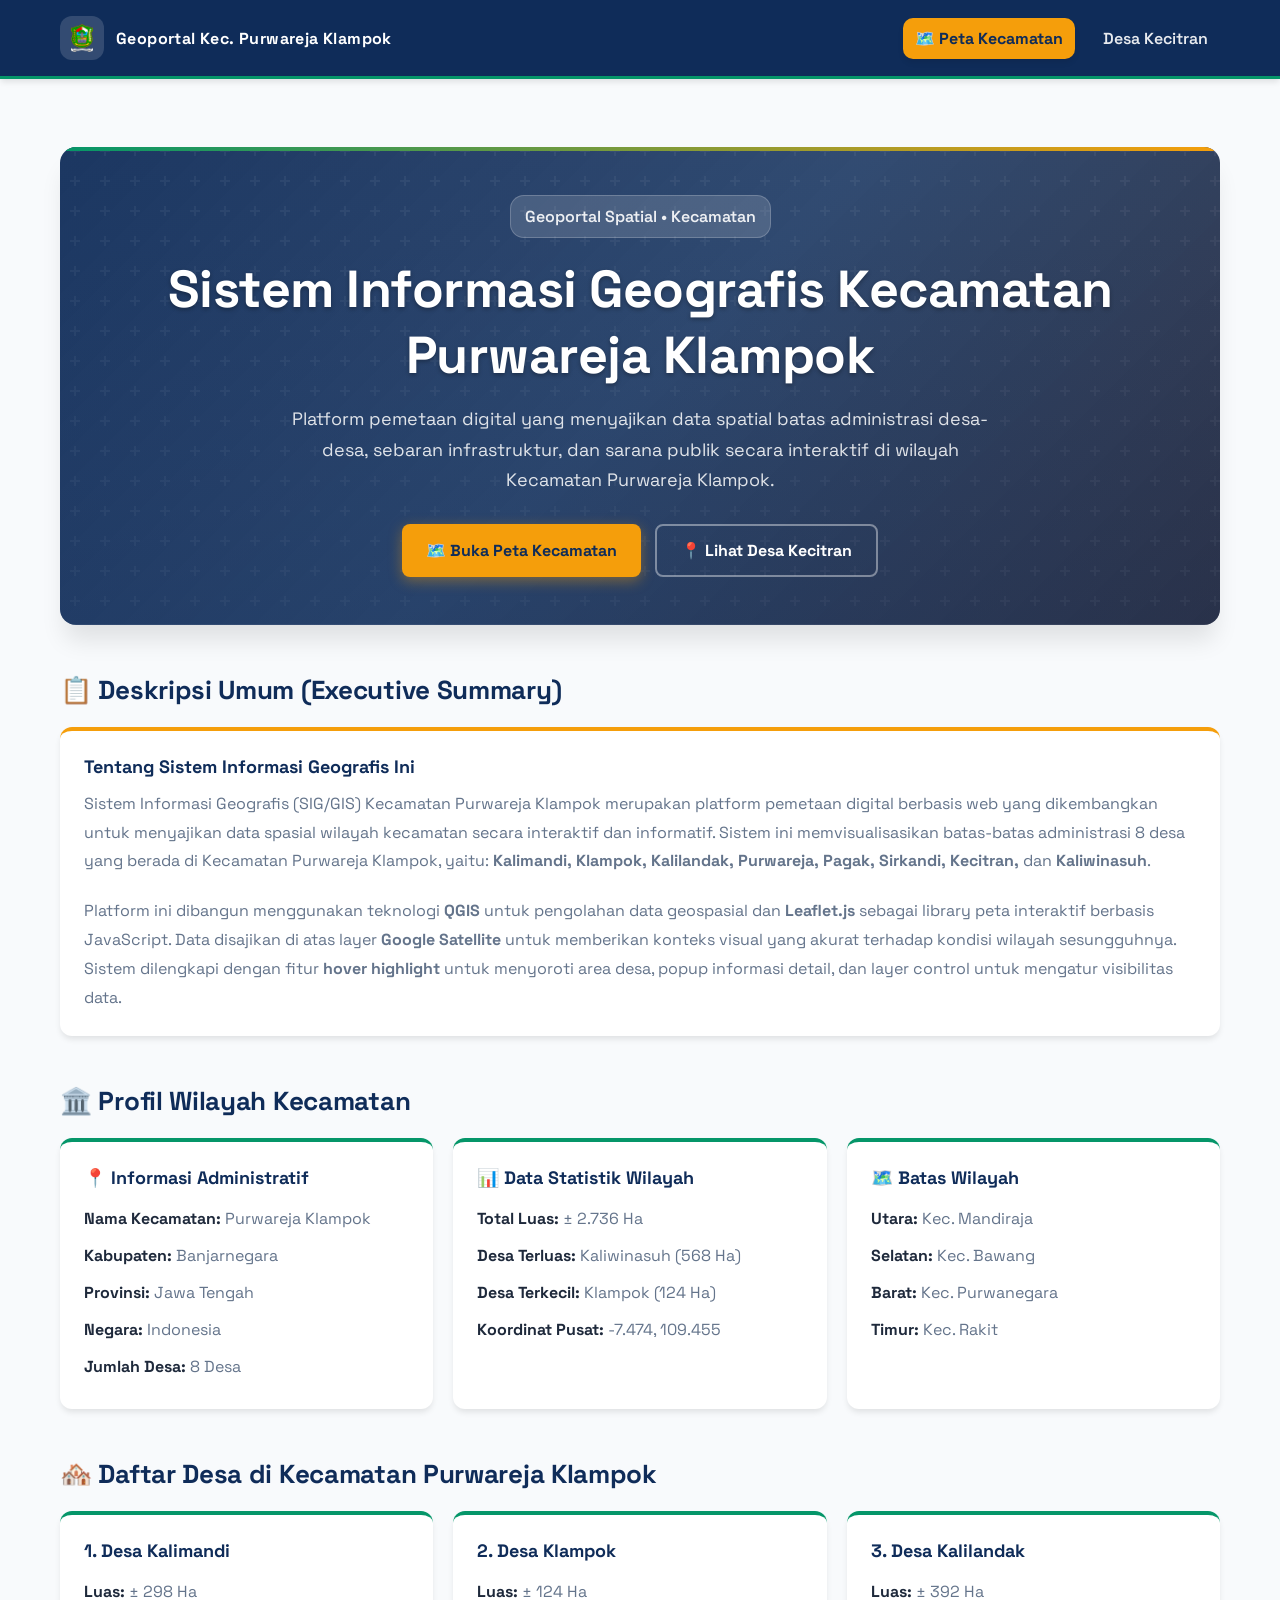
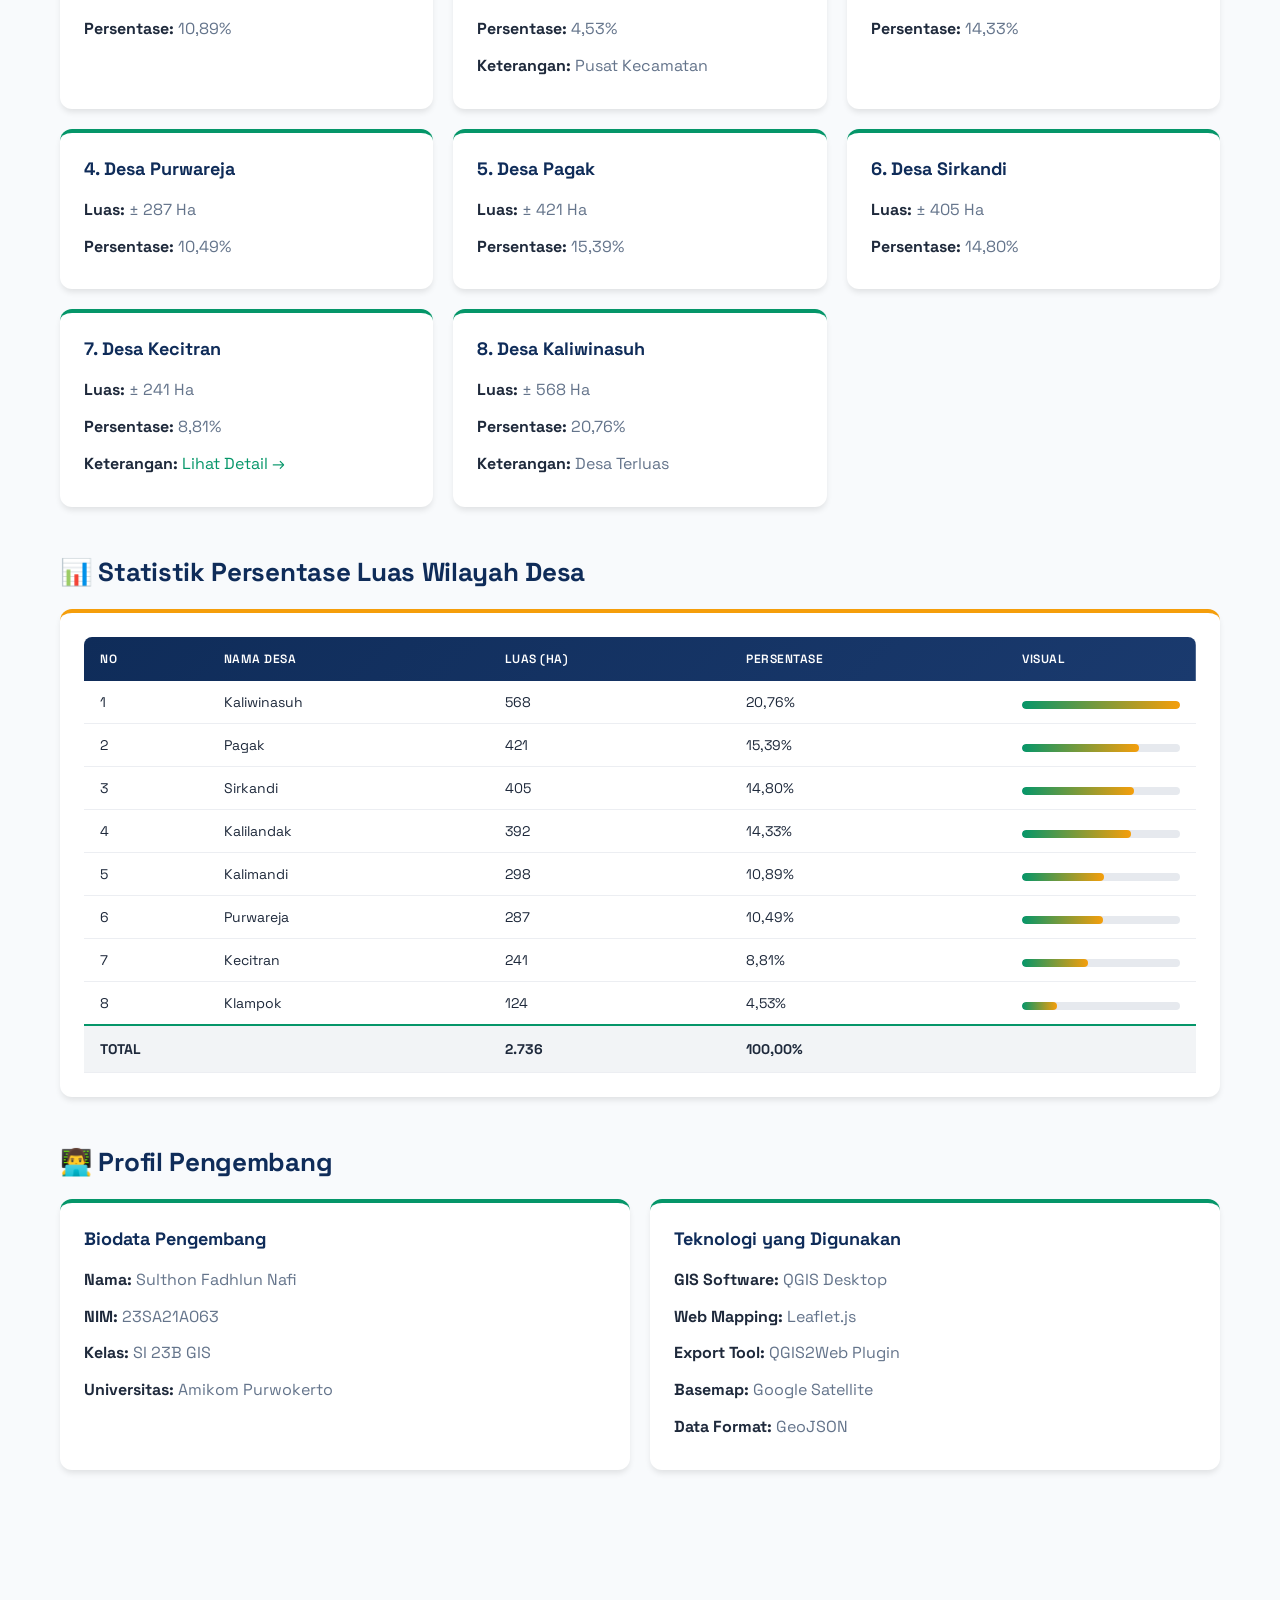
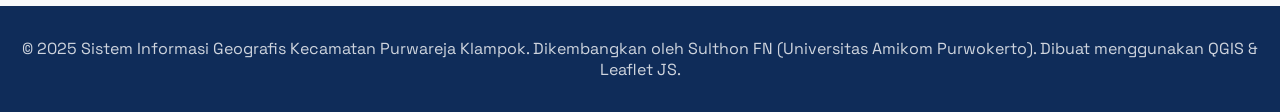
==== commit 141e6ac7: "Simplify navbar, fix scroll/zoom, add separate map pages" ====
--- a/kecamatan/index.html
+++ b/kecamatan/index.html
@@ -7,17 +7,10 @@
         <meta name="mobile-web-app-capable" content="yes">
         <meta name="apple-mobile-web-app-capable" content="yes">
         <title>Geoportal Kecamatan Purwareja Klampok</title>
+        <meta name="description" content="Sistem Informasi Geografis Kecamatan Purwareja Klampok, Kabupaten Banjarnegara - Platform pemetaan digital wilayah kecamatan.">
         <link rel="preconnect" href="https://fonts.googleapis.com">
         <link rel="preconnect" href="https://fonts.gstatic.com" crossorigin>
         <link href="https://fonts.googleapis.com/css2?family=Space+Grotesk:wght@400;500;600;700&display=swap" rel="stylesheet">
-        <link rel="stylesheet" href="css/leaflet.css">
-        <link rel="stylesheet" href="css/L.Control.Layers.Tree.css">
-        <link rel="stylesheet" href="css/L.Control.Locate.min.css">
-        <link rel="stylesheet" href="css/qgis2web.css">
-        <link rel="stylesheet" href="css/fontawesome-all.min.css">
-        <link rel="stylesheet" href="css/leaflet-search.css">
-        <link rel="stylesheet" href="css/leaflet.photon.css">
-        <link rel="stylesheet" href="css/leaflet-measure.css">
         <style>
             :root {
                 --primary-color: #0F2C59;
@@ -31,8 +24,6 @@
                 --shadow-lg: 0 20px 25px -5px rgba(0, 0, 0, 0.1);
                 --ease-out-expo: cubic-bezier(0.19, 1, 0.22, 1);
                 --ease-out-back: cubic-bezier(0.34, 1.56, 0.64, 1);
-                --ease-in-out-quart: cubic-bezier(0.76, 0, 0.24, 1);
-                --ease-spring: cubic-bezier(0.175, 0.885, 0.32, 1.275);
             }
 
             * { box-sizing: border-box; }
@@ -112,6 +103,7 @@
                 background: rgba(255,255,255,0.1);
                 color: #fff;
                 font-size: 20px;
+                cursor: pointer;
             }
 
             main { max-width: 1200px; margin: 0 auto; padding: 32px 20px 72px; }
@@ -211,6 +203,13 @@
                 letter-spacing: -0.3px;
                 color: var(--primary-color);
                 font-weight: 700;
+                opacity: 0;
+                transform: translateY(20px);
+                transition: all 600ms var(--ease-out-expo);
+            }
+            .section-title.visible {
+                opacity: 1;
+                transform: translateY(0);
             }
 
             .card-grid { display: grid; gap: 20px; grid-template-columns: repeat(auto-fit, minmax(280px, 1fr)); }
@@ -237,19 +236,25 @@
                 box-shadow: 0 16px 32px -8px rgba(0, 0, 0, 0.18); 
             }
 
-            .card.visible:hover {
-                transform: translateY(-6px) scale(1.01);
-            }
-
             .card h3 { 
                 color: var(--primary-color); 
                 margin: 0 0 12px;
                 font-size: 18px;
             }
 
+            .card-accent {
+                border-top-color: var(--accent-color);
+            }
+
             .bio-list { list-style: none; padding: 0; margin: 12px 0 0; color: var(--text-muted); line-height: 1.8; }
             .bio-list li { padding: 4px 0; }
             .bio-list strong { color: var(--text-main); }
+
+            .summary-text {
+                color: var(--text-muted);
+                line-height: 1.8;
+                margin: 0;
+            }
 
             /* Data Table Styles */
             .data-table-container {
@@ -282,13 +287,8 @@
                 font-size: 12px;
             }
 
-            .data-table th:first-child {
-                border-radius: 8px 0 0 0;
-            }
-
-            .data-table th:last-child {
-                border-radius: 0 8px 0 0;
-            }
+            .data-table th:first-child { border-radius: 8px 0 0 0; }
+            .data-table th:last-child { border-radius: 0 8px 0 0; }
 
             .data-table td {
                 padding: 12px 16px;
@@ -302,10 +302,6 @@
             .data-table tbody tr:hover {
                 background: rgba(5, 150, 105, 0.06);
                 transform: scale(1.01);
-            }
-
-            .data-table tbody tr:last-child td {
-                border-bottom: none;
             }
 
             .data-table tfoot {
@@ -333,102 +329,10 @@
                 transition: width 800ms var(--ease-out-expo);
             }
 
-            .map-wrap {
-                margin-top: 24px;
-                border-radius: 12px;
-                overflow: hidden;
-                border: 2px solid var(--secondary-color);
-                box-shadow: var(--shadow-lg);
-                position: relative;
-                isolation: isolate;
-            }
-
-            #map {
-                width: 100%;
-                height: 70vh;
-                min-height: 480px;
-            }
-
-            .map-overlay {
-                position: absolute;
-                top: 16px;
-                right: 16px;
-                z-index: 1200;
-                max-width: min(360px, 90vw);
-            }
-
-            .layer-drawer {
-                background: var(--card-bg);
-                border: 1px solid rgba(15, 44, 89, 0.1);
-                border-radius: 12px;
-                box-shadow: var(--shadow-lg);
-                padding: 16px;
-                display: flex;
-                flex-direction: column;
-                gap: 12px;
-                transition: transform 180ms ease, opacity 180ms ease;
-                max-height: 72vh;
-            }
-
-            .layer-drawer.collapsed { opacity: 1; }
-            .layer-drawer.collapsed .drawer-header > div { display: none; }
-            .layer-drawer.collapsed .drawer-toggle { background: var(--primary-color); color: #fff; }
-
-            .drawer-body { max-height: 60vh; overflow-y: auto; padding-right: 4px; }
-            .layer-drawer.collapsed .drawer-body { display: none; }
-
-            .drawer-header { display: flex; align-items: center; justify-content: space-between; gap: 10px; }
-            .drawer-title { font-weight: 700; letter-spacing: 0.2px; margin: 0; color: var(--primary-color); }
-            .drawer-sub { margin: 2px 0 0; color: var(--text-muted); font-size: 13px; }
-
-            .drawer-toggle {
-                border: 1px solid rgba(15, 44, 89, 0.2);
-                background: rgba(15, 44, 89, 0.08);
-                color: var(--primary-color);
-                width: 36px;
-                height: 36px;
-                border-radius: 8px;
-                cursor: pointer;
-                font-weight: 700;
-            }
-
-            .layer-section { border-top: 1px solid rgba(15, 44, 89, 0.1); padding-top: 8px; }
-            .layer-section:first-of-type { border-top: none; padding-top: 0; }
-            .layer-section-title { margin: 0 0 8px; color: var(--primary-color); font-size: 13px; letter-spacing: 0.3px; text-transform: uppercase; font-weight: 700; }
-
-            .layer-toggle {
-                display: flex;
-                align-items: center;
-                gap: 10px;
-                padding: 8px 10px;
-                border-radius: 12px;
-                cursor: pointer;
-                transition: all 300ms var(--ease-out-expo);
-                border: 1px solid rgba(15, 44, 89, 0.1);
-                margin-bottom: 8px;
-                color: var(--text-main);
-            }
-
-            .layer-toggle:hover { background: rgba(5, 150, 105, 0.08); border-color: rgba(5, 150, 105, 0.3); transform: translateX(4px); }
-
-            .layer-toggle input { width: 18px; height: 18px; accent-color: var(--secondary-color); transition: transform 200ms var(--ease-spring); }
-            .layer-toggle input:checked { transform: scale(1.1); }
-            .layer-toggle span { font-weight: 600; }
-
-            .badge {
-                padding: 4px 8px;
-                border-radius: 999px;
-                background: rgba(5, 150, 105, 0.12);
-                color: var(--secondary-color);
-                font-size: 12px;
-                font-weight: 700;
-            }
-
             footer {
                 margin-top: 64px;
                 padding: 32px 20px;
                 text-align: center;
-                color: var(--text-muted);
                 background: var(--primary-color);
                 color: rgba(255, 255, 255, 0.8);
             }
@@ -450,24 +354,6 @@
                 animation: float 7s ease-in-out infinite;
             }
 
-            /* Village label styles */
-            .village-label {
-                background: transparent !important;
-                border: none !important;
-                box-shadow: none !important;
-            }
-
-            /* Search control restyle */
-            .leaflet-control-search {
-                background: rgba(255, 255, 255, 0.95);
-                border: 1px solid rgba(15, 44, 89, 0.15);
-                box-shadow: 0 10px 30px rgba(15, 44, 89, 0.1);
-                border-radius: 14px;
-                padding: 8px;
-                color: var(--text-main);
-                backdrop-filter: blur(6px);
-            }
-
             @keyframes float {
                 0%, 100% { transform: translateY(0px) rotate(0deg); }
                 25% { transform: translateY(-8px) rotate(0.5deg); }
@@ -476,14 +362,8 @@
             }
 
             @keyframes fadeInUp {
-                from {
-                    opacity: 0;
-                    transform: translateY(40px);
-                }
-                to {
-                    opacity: 1;
-                    transform: translateY(0);
-                }
+                from { opacity: 0; transform: translateY(40px); }
+                to { opacity: 1; transform: translateY(0); }
             }
 
             .hero h1, .hero p, .hero .cta-row, .hero .ribbon {
@@ -493,16 +373,6 @@
             .hero h1 { animation-delay: 100ms; }
             .hero p { animation-delay: 200ms; }
             .hero .cta-row { animation-delay: 350ms; }
-
-            .section-title {
-                opacity: 0;
-                transform: translateY(20px);
-                transition: all 600ms var(--ease-out-expo);
-            }
-            .section-title.visible {
-                opacity: 1;
-                transform: translateY(0);
-            }
 
             @media (max-width: 820px) {
                 .nav-bar { flex-wrap: wrap; }
@@ -512,191 +382,263 @@
                 .menu-toggle { display: inline-flex; align-items: center; justify-content: center; }
                 main { padding: 24px 18px 56px; }
                 .hero { padding: 24px; }
-                #map { height: 60vh; min-height: 420px; }
-                .map-overlay { left: auto; right: 12px; top: 12px; max-width: 280px; }
-                .layer-drawer { transform: none !important; opacity: 1; max-height: 50vh; }
-                .layer-drawer .drawer-body { max-height: 40vh; }
-                .layer-drawer.collapsed { max-height: none; }
                 .data-table { font-size: 12px; }
                 .data-table th, .data-table td { padding: 10px 12px; }
             }
-
-            /* Override qgis2web defaults */
-            html, body { overflow-x: hidden; overflow-y: auto !important; height: auto; }
-            #map { overflow: visible !important; }
         </style>
     </head>
     <body>
         <header>
             <div class="nav-bar">
                 <div class="brand">
-                    <img src="../desaKecitran/images/Banjarnegara.png" alt="Logo Kabupaten Banjarnegara">
+                    <img src="images/Banjarnegara.png" alt="Logo Kabupaten Banjarnegara">
                     <span>Geoportal Kec. Purwareja Klampok</span>
                 </div>
                 <button class="menu-toggle" aria-label="Toggle menu">☰</button>
                 <nav class="menu" aria-label="Navigasi utama">
-                    <a href="#beranda">Beranda</a>
-                    <a href="#statistik">Statistik Desa</a>
-                    <a href="../desaKecitran/index.html">Peta Desa Kecitran</a>
-                    <a href="#peta" class="pill">Peta Kecamatan</a>
+                    <a href="peta.html" class="pill">🗺️ Peta Kecamatan</a>
+                    <a href="../index.html">Desa Kecitran</a>
                 </nav>
             </div>
         </header>
 
         <main>
             <section class="hero" id="beranda">
-                <div class="ribbon floating">Geoportal Spatial • Purwareja Klampok</div>
+                <div class="ribbon floating">Geoportal Spatial • Kecamatan</div>
                 <h1>Sistem Informasi Geografis Kecamatan Purwareja Klampok</h1>
-                <p>Platform pemetaan digital tingkat kecamatan yang menyajikan data spatial batas administrasi desa, sebaran infrastruktur, dan sarana publik di seluruh wilayah Kecamatan Purwareja Klampok secara interaktif dan komprehensif.</p>
+                <p>Platform pemetaan digital yang menyajikan data spatial batas administrasi desa-desa, sebaran infrastruktur, dan sarana publik secara interaktif di wilayah Kecamatan Purwareja Klampok.</p>
                 <div class="cta-row">
-                    <a class="btn btn-primary" href="#peta">🗺️ Peta Kecamatan</a>
-                    <a class="btn btn-ghost" href="../desaKecitran/index.html">🏘️ Peta Desa Kecitran</a>
+                    <a class="btn btn-primary" href="peta.html">🗺️ Buka Peta Kecamatan</a>
+                    <a class="btn btn-ghost" href="../index.html">📍 Lihat Desa Kecitran</a>
                 </div>
             </section>
 
+            <!-- Executive Summary Section -->
+            <section id="summary">
+                <h2 class="section-title">📋 Deskripsi Umum (Executive Summary)</h2>
+                <div class="card-grid">
+                    <div class="card card-accent" style="grid-column: 1 / -1;">
+                        <h3>Tentang Sistem Informasi Geografis Ini</h3>
+                        <p class="summary-text">
+                            Sistem Informasi Geografis (SIG/GIS) Kecamatan Purwareja Klampok merupakan platform pemetaan digital berbasis web yang dikembangkan untuk menyajikan data spasial wilayah kecamatan secara interaktif dan informatif. Sistem ini memvisualisasikan batas-batas administrasi 8 desa yang berada di Kecamatan Purwareja Klampok, yaitu: <strong>Kalimandi, Klampok, Kalilandak, Purwareja, Pagak, Sirkandi, Kecitran,</strong> dan <strong>Kaliwinasuh</strong>.
+                        </p>
+                        <br>
+                        <p class="summary-text">
+                            Platform ini dibangun menggunakan teknologi <strong>QGIS</strong> untuk pengolahan data geospasial dan <strong>Leaflet.js</strong> sebagai library peta interaktif berbasis JavaScript. Data disajikan di atas layer <strong>Google Satellite</strong> untuk memberikan konteks visual yang akurat terhadap kondisi wilayah sesungguhnya. Sistem dilengkapi dengan fitur <strong>hover highlight</strong> untuk menyoroti area desa, popup informasi detail, dan layer control untuk mengatur visibilitas data.
+                        </p>
+                    </div>
+                </div>
+            </section>
+
+            <!-- Profil Wilayah Section -->
+            <section id="profil">
+                <h2 class="section-title">🏛️ Profil Wilayah Kecamatan</h2>
+                <div class="card-grid">
+                    <div class="card">
+                        <h3>📍 Informasi Administratif</h3>
+                        <ul class="bio-list">
+                            <li><strong>Nama Kecamatan:</strong> Purwareja Klampok</li>
+                            <li><strong>Kabupaten:</strong> Banjarnegara</li>
+                            <li><strong>Provinsi:</strong> Jawa Tengah</li>
+                            <li><strong>Negara:</strong> Indonesia</li>
+                            <li><strong>Jumlah Desa:</strong> 8 Desa</li>
+                        </ul>
+                    </div>
+                    <div class="card">
+                        <h3>📊 Data Statistik Wilayah</h3>
+                        <ul class="bio-list">
+                            <li><strong>Total Luas:</strong> ± 2.736 Ha</li>
+                            <li><strong>Desa Terluas:</strong> Kaliwinasuh (568 Ha)</li>
+                            <li><strong>Desa Terkecil:</strong> Klampok (124 Ha)</li>
+                            <li><strong>Koordinat Pusat:</strong> -7.474, 109.455</li>
+                        </ul>
+                    </div>
+                    <div class="card">
+                        <h3>🗺️ Batas Wilayah</h3>
+                        <ul class="bio-list">
+                            <li><strong>Utara:</strong> Kec. Mandiraja</li>
+                            <li><strong>Selatan:</strong> Kec. Bawang</li>
+                            <li><strong>Barat:</strong> Kec. Purwanegara</li>
+                            <li><strong>Timur:</strong> Kec. Rakit</li>
+                        </ul>
+                    </div>
+                </div>
+            </section>
+
+            <!-- Daftar Desa Section -->
+            <section id="desa-list">
+                <h2 class="section-title">🏘️ Daftar Desa di Kecamatan Purwareja Klampok</h2>
+                <div class="card-grid">
+                    <div class="card">
+                        <h3>1. Desa Kalimandi</h3>
+                        <ul class="bio-list">
+                            <li><strong>Luas:</strong> ± 298 Ha</li>
+                            <li><strong>Persentase:</strong> 10,89%</li>
+                        </ul>
+                    </div>
+                    <div class="card">
+                        <h3>2. Desa Klampok</h3>
+                        <ul class="bio-list">
+                            <li><strong>Luas:</strong> ± 124 Ha</li>
+                            <li><strong>Persentase:</strong> 4,53%</li>
+                            <li><strong>Keterangan:</strong> Pusat Kecamatan</li>
+                        </ul>
+                    </div>
+                    <div class="card">
+                        <h3>3. Desa Kalilandak</h3>
+                        <ul class="bio-list">
+                            <li><strong>Luas:</strong> ± 392 Ha</li>
+                            <li><strong>Persentase:</strong> 14,33%</li>
+                        </ul>
+                    </div>
+                    <div class="card">
+                        <h3>4. Desa Purwareja</h3>
+                        <ul class="bio-list">
+                            <li><strong>Luas:</strong> ± 287 Ha</li>
+                            <li><strong>Persentase:</strong> 10,49%</li>
+                        </ul>
+                    </div>
+                    <div class="card">
+                        <h3>5. Desa Pagak</h3>
+                        <ul class="bio-list">
+                            <li><strong>Luas:</strong> ± 421 Ha</li>
+                            <li><strong>Persentase:</strong> 15,39%</li>
+                        </ul>
+                    </div>
+                    <div class="card">
+                        <h3>6. Desa Sirkandi</h3>
+                        <ul class="bio-list">
+                            <li><strong>Luas:</strong> ± 405 Ha</li>
+                            <li><strong>Persentase:</strong> 14,80%</li>
+                        </ul>
+                    </div>
+                    <div class="card">
+                        <h3>7. Desa Kecitran</h3>
+                        <ul class="bio-list">
+                            <li><strong>Luas:</strong> ± 241 Ha</li>
+                            <li><strong>Persentase:</strong> 8,81%</li>
+                            <li><strong>Keterangan:</strong> <a href="../index.html" style="color: var(--secondary-color);">Lihat Detail →</a></li>
+                        </ul>
+                    </div>
+                    <div class="card">
+                        <h3>8. Desa Kaliwinasuh</h3>
+                        <ul class="bio-list">
+                            <li><strong>Luas:</strong> ± 568 Ha</li>
+                            <li><strong>Persentase:</strong> 20,76%</li>
+                            <li><strong>Keterangan:</strong> Desa Terluas</li>
+                        </ul>
+                    </div>
+                </div>
+            </section>
+
+            <!-- Statistik Luas Desa -->
             <section id="statistik">
-                <h2 class="section-title">Profil Kecamatan Purwareja Klampok</h2>
-                <div class="card-grid">
-                    <div class="card">
-                        <h3>📍 Informasi Wilayah</h3>
-                        <ul class="bio-list">
-                            <li><strong>Provinsi:</strong> Jawa Tengah</li>
-                            <li><strong>Kabupaten:</strong> Banjarnegara</li>
-                            <li><strong>Kecamatan:</strong> Purwareja Klampok</li>
-                            <li><strong>Jumlah Desa:</strong> 8 Desa</li>
-                            <li><strong>Total Luas:</strong> 2.187 Hektare</li>
-                        </ul>
-                    </div>
-                    <div class="card">
-                        <h3>🏛️ Daftar Desa</h3>
-                        <ul class="bio-list">
-                            <li>🏘️ Purwareja</li>
-                            <li>🏘️ Kecitran</li>
-                            <li>🏘️ Sirkandi</li>
-                            <li>🏘️ Pagak</li>
-                            <li>🏘️ Kalilandak</li>
-                            <li>🏘️ Klampok</li>
-                            <li>🏘️ Kalimandi</li>
-                            <li>🏘️ Kaliwinasuh</li>
-                        </ul>
-                    </div>
-                    <div class="card">
-                        <h3>👨‍💻 Profil Pengembang</h3>
-                        <ul class="bio-list">
-                            <li><strong>Nama:</strong> Sulthon Fadhlun Nafi</li>
-                            <li><strong>NIM:</strong> 23SA21A063</li>
-                            <li><strong>Kelas:</strong> SI 23B GIS</li>
-                            <li><strong>Kampus:</strong> Universitas Amikom Purwokerto</li>
-                        </ul>
-                    </div>
-                </div>
-
-                <h2 class="section-title">Luas Wilayah dan Persentase Per Desa</h2>
+                <h2 class="section-title">📊 Statistik Persentase Luas Wilayah Desa</h2>
                 <div class="data-table-container">
                     <table class="data-table">
                         <thead>
                             <tr>
                                 <th>No</th>
-                                <th>Desa</th>
-                                <th>Luas (Hektare)</th>
+                                <th>Nama Desa</th>
+                                <th>Luas (Ha)</th>
                                 <th>Persentase</th>
-                                <th>Visualisasi</th>
+                                <th>Visual</th>
                             </tr>
                         </thead>
                         <tbody>
                             <tr>
                                 <td>1</td>
-                                <td>Purwareja</td>
-                                <td>262</td>
-                                <td>11,96%</td>
+                                <td>Kaliwinasuh</td>
+                                <td>568</td>
+                                <td>20,76%</td>
                                 <td>
                                     <div class="percentage-bar">
-                                        <div class="percentage-fill" style="width: 11.96%"></div>
+                                        <div class="percentage-fill" style="width: 100%;"></div>
                                     </div>
                                 </td>
                             </tr>
                             <tr>
                                 <td>2</td>
+                                <td>Pagak</td>
+                                <td>421</td>
+                                <td>15,39%</td>
+                                <td>
+                                    <div class="percentage-bar">
+                                        <div class="percentage-fill" style="width: 74%;"></div>
+                                    </div>
+                                </td>
+                            </tr>
+                            <tr>
+                                <td>3</td>
+                                <td>Sirkandi</td>
+                                <td>405</td>
+                                <td>14,80%</td>
+                                <td>
+                                    <div class="percentage-bar">
+                                        <div class="percentage-fill" style="width: 71%;"></div>
+                                    </div>
+                                </td>
+                            </tr>
+                            <tr>
+                                <td>4</td>
+                                <td>Kalilandak</td>
+                                <td>392</td>
+                                <td>14,33%</td>
+                                <td>
+                                    <div class="percentage-bar">
+                                        <div class="percentage-fill" style="width: 69%;"></div>
+                                    </div>
+                                </td>
+                            </tr>
+                            <tr>
+                                <td>5</td>
+                                <td>Kalimandi</td>
+                                <td>298</td>
+                                <td>10,89%</td>
+                                <td>
+                                    <div class="percentage-bar">
+                                        <div class="percentage-fill" style="width: 52%;"></div>
+                                    </div>
+                                </td>
+                            </tr>
+                            <tr>
+                                <td>6</td>
+                                <td>Purwareja</td>
+                                <td>287</td>
+                                <td>10,49%</td>
+                                <td>
+                                    <div class="percentage-bar">
+                                        <div class="percentage-fill" style="width: 51%;"></div>
+                                    </div>
+                                </td>
+                            </tr>
+                            <tr>
+                                <td>7</td>
                                 <td>Kecitran</td>
                                 <td>241</td>
-                                <td>11,02%</td>
+                                <td>8,81%</td>
                                 <td>
                                     <div class="percentage-bar">
-                                        <div class="percentage-fill" style="width: 11.02%"></div>
+                                        <div class="percentage-fill" style="width: 42%;"></div>
                                     </div>
                                 </td>
                             </tr>
                             <tr>
-                                <td>3</td>
-                                <td>Sirkandi</td>
-                                <td>508</td>
-                                <td>26,51%</td>
+                                <td>8</td>
+                                <td>Klampok</td>
+                                <td>124</td>
+                                <td>4,53%</td>
                                 <td>
                                     <div class="percentage-bar">
-                                        <div class="percentage-fill" style="width: 26.51%"></div>
+                                        <div class="percentage-fill" style="width: 22%;"></div>
                                     </div>
                                 </td>
                             </tr>
-                            <tr>
-                                <td>4</td>
-                                <td>Pagak</td>
-                                <td>169</td>
-                                <td>7,73%</td>
-                                <td>
-                                    <div class="percentage-bar">
-                                        <div class="percentage-fill" style="width: 7.73%"></div>
-                                    </div>
-                                </td>
-                            </tr>
-                            <tr>
-                                <td>5</td>
-                                <td>Kalilandak</td>
-                                <td>177</td>
-                                <td>8,10%</td>
-                                <td>
-                                    <div class="percentage-bar">
-                                        <div class="percentage-fill" style="width: 8.10%"></div>
-                                    </div>
-                                </td>
-                            </tr>
-                            <tr>
-                                <td>6</td>
-                                <td>Klampok</td>
-                                <td>238</td>
-                                <td>10,88%</td>
-                                <td>
-                                    <div class="percentage-bar">
-                                        <div class="percentage-fill" style="width: 10.88%"></div>
-                                    </div>
-                                </td>
-                            </tr>
-                            <tr>
-                                <td>7</td>
-                                <td>Kalimandi</td>
-                                <td>281</td>
-                                <td>12,87%</td>
-                                <td>
-                                    <div class="percentage-bar">
-                                        <div class="percentage-fill" style="width: 12.87%"></div>
-                                    </div>
-                                </td>
-                            </tr>
-                            <tr>
-                                <td>8</td>
-                                <td>Kaliwinasuh</td>
-                                <td>239</td>
-                                <td>10,93%</td>
-                                <td>
-                                    <div class="percentage-bar">
-                                        <div class="percentage-fill" style="width: 10.93%"></div>
-                                    </div>
-                                </td>
-                            </tr>
                         </tbody>
                         <tfoot>
                             <tr>
-                                <td colspan="2"><strong>JUMLAH</strong></td>
-                                <td><strong>2.187</strong></td>
+                                <td colspan="2"><strong>TOTAL</strong></td>
+                                <td><strong>2.736</strong></td>
                                 <td><strong>100,00%</strong></td>
                                 <td></td>
                             </tr>
@@ -705,41 +647,29 @@
                 </div>
             </section>
 
-            <section id="peta">
-                <h2 class="section-title">Peta Interaktif Kecamatan Purwareja Klampok</h2>
-                <p class="bio-list">Gunakan fitur Layer Control (kanan atas) untuk menyaring informasi, fitur Pencarian untuk menemukan lokasi spesifik, dan klik pada objek untuk melihat Detail Informasi. Arahkan kursor ke batas desa untuk melihat highlight area.</p>
-                <div class="map-wrap">
-                    <div id="map"></div>
-                    <aside class="map-overlay">
-                        <div class="layer-drawer collapsed" id="layerDrawer">
-                            <div class="drawer-header">
-                                <div>
-                                    <p class="drawer-title">Layer Control</p>
-                                    <p class="drawer-sub">Toggle layer peta</p>
-                                </div>
-                                <button class="drawer-toggle" id="drawerToggle" aria-label="Tampilkan panel">☰</button>
-                            </div>
-
-                            <div class="drawer-body">
-                                <div class="layer-section">
-                                    <p class="layer-section-title">Basemap</p>
-                                    <label class="layer-toggle">
-                                        <input type="checkbox" data-layer-key="basemap" checked disabled>
-                                        <span>Google Satellite</span>
-                                        <span class="badge">Aktif selalu</span>
-                                    </label>
-                                </div>
-
-                                <div class="layer-section">
-                                    <p class="layer-section-title">Batas Wilayah</p>
-                                    <label class="layer-toggle">
-                                        <input type="checkbox" data-layer-key="kecamatan" checked>
-                                        <span>Batas Desa</span>
-                                    </label>
-                                </div>
-                            </div>
-                        </div>
-                    </aside>
+            <!-- Profil Pengembang -->
+            <section id="pengembang">
+                <h2 class="section-title">👨‍💻 Profil Pengembang</h2>
+                <div class="card-grid">
+                    <div class="card">
+                        <h3>Biodata Pengembang</h3>
+                        <ul class="bio-list">
+                            <li><strong>Nama:</strong> Sulthon Fadhlun Nafi</li>
+                            <li><strong>NIM:</strong> 23SA21A063</li>
+                            <li><strong>Kelas:</strong> SI 23B GIS</li>
+                            <li><strong>Universitas:</strong> Amikom Purwokerto</li>
+                        </ul>
+                    </div>
+                    <div class="card">
+                        <h3>Teknologi yang Digunakan</h3>
+                        <ul class="bio-list">
+                            <li><strong>GIS Software:</strong> QGIS Desktop</li>
+                            <li><strong>Web Mapping:</strong> Leaflet.js</li>
+                            <li><strong>Export Tool:</strong> QGIS2Web Plugin</li>
+                            <li><strong>Basemap:</strong> Google Satellite</li>
+                            <li><strong>Data Format:</strong> GeoJSON</li>
+                        </ul>
+                    </div>
                 </div>
             </section>
         </main>
@@ -749,7 +679,7 @@
         </footer>
 
         <script>
-            // ========== Fluid Animation System ==========
+            // Fluid Animation System
             const observerOptions = {
                 threshold: 0.1,
                 rootMargin: '0px 0px -50px 0px'
@@ -795,247 +725,6 @@
                     }
                 });
             });
-
-            // Layer drawer toggle
-            const drawerToggle = document.getElementById('drawerToggle');
-            const layerDrawer = document.getElementById('layerDrawer');
-            if (drawerToggle && layerDrawer) {
-                drawerToggle.addEventListener('click', () => {
-                    layerDrawer.classList.toggle('collapsed');
-                });
-            }
         </script>
-        <script src="js/qgis2web_expressions.js"></script>
-        <script src="js/leaflet.js"></script>
-        <script src="js/L.Control.Layers.Tree.min.js"></script>
-        <script src="js/L.Control.Locate.min.js"></script>
-        <script src="js/multi-style-layer.js"></script>
-        <script src="js/leaflet.rotatedMarker.js"></script>
-        <script src="js/leaflet.pattern.js"></script>
-        <script src="js/leaflet-hash.js"></script>
-        <script src="js/Autolinker.min.js"></script>
-        <script src="js/rbush.min.js"></script>
-        <script src="js/labelgun.min.js"></script>
-        <script src="js/labels.js"></script>
-        <script src="js/leaflet.photon.js"></script>
-        <script src="js/leaflet-measure.js"></script>
-        <script src="js/leaflet-search.js"></script>
-        <script src="data/PurwarejaKlampok_1.js"></script>
-        <script>
-        // ========== Map Initialization ==========
-        var map = L.map('map', {
-            zoomControl: false, 
-            maxZoom: 28, 
-            minZoom: 1
-        }).setView([-7.474, 109.455], 13);
-
-        var hash = new L.Hash(map);
-        map.attributionControl.setPrefix('<a href="https://github.com/tomchadwin/qgis2web" target="_blank">qgis2web</a> &middot; <a href="https://leafletjs.com" title="A JS library for interactive maps">Leaflet</a> &middot; <a href="https://qgis.org">QGIS</a>');
-        var autolinker = new Autolinker({truncate: {length: 30, location: 'smart'}});
-        
-        // Popup helper functions
-        function removeEmptyRowsFromPopupContent(content, feature) {
-            var tempDiv = document.createElement('div');
-            tempDiv.innerHTML = content;
-            var rows = tempDiv.querySelectorAll('tr');
-            for (var i = 0; i < rows.length; i++) {
-                var td = rows[i].querySelector('td.visible-with-data');
-                var key = td ? td.id : '';
-                if (td && td.classList.contains('visible-with-data') && feature.properties[key] == null) {
-                    rows[i].parentNode.removeChild(rows[i]);
-                }
-            }
-            return tempDiv.innerHTML;
-        }
-
-        function addClassToPopupIfMedia(content, popup) {
-            var tempDiv = document.createElement('div');
-            tempDiv.innerHTML = content;
-            var imgTd = tempDiv.querySelector('td img');
-            if (imgTd) {
-                var src = imgTd.getAttribute('src');
-                if (/\.(jpg|jpeg|png|gif|bmp|webp|avif)$/i.test(src)) {
-                    popup._contentNode.classList.add('media');
-                    setTimeout(function() { popup.update(); }, 10);
-                }
-            }
-        }
-
-        var zoomControl = L.control.zoom({
-            position: 'topleft'
-        }).addTo(map);
-
-        L.control.locate({locateOptions: {maxZoom: 19}}).addTo(map);
-
-        var measureControl = new L.Control.Measure({
-            position: 'topleft',
-            primaryLengthUnit: 'meters',
-            secondaryLengthUnit: 'kilometers',
-            primaryAreaUnit: 'sqmeters',
-            secondaryAreaUnit: 'hectares'
-        });
-        measureControl.addTo(map);
-        document.getElementsByClassName('leaflet-control-measure-toggle')[0].innerHTML = '';
-        document.getElementsByClassName('leaflet-control-measure-toggle')[0].className += ' fas fa-ruler';
-
-        var bounds_group = new L.featureGroup([]);
-
-        // ========== Basemap Layer ==========
-        map.createPane('pane_GoogleSatellite_0');
-        map.getPane('pane_GoogleSatellite_0').style.zIndex = 400;
-        var layer_GoogleSatellite_0 = L.tileLayer('https://mt1.google.com/vt/lyrs=s&x={x}&y={y}&z={z}', {
-            pane: 'pane_GoogleSatellite_0',
-            opacity: 1.0,
-            attribution: '',
-            minZoom: 1,
-            maxZoom: 28,
-        });
-        map.addLayer(layer_GoogleSatellite_0);
-
-        // ========== Hover Style for Village Boundaries ==========
-        var hoverStyle = {
-            weight: 5,
-            color: '#F59E0B',
-            opacity: 1,
-            fillOpacity: 0.5,
-            fillColor: '#F59E0B'
-        };
-
-        var originalStyles = {};
-
-        // ========== Village Boundaries Layer (PurwarejaKlampok_1) ==========
-        function pop_PurwarejaKlampok_1(feature, layer) {
-            var popupContent = '<table style="font-family: Space Grotesk, sans-serif;">\
-                    <tr>\
-                        <th scope="row" style="padding: 8px; background: #0F2C59; color: white;">Nama Desa</th>\
-                        <td style="padding: 8px; font-weight: 600;">' + (feature.properties['NAMOBJ'] !== null ? feature.properties['NAMOBJ'] : '') + '</td>\
-                    </tr>\
-                    <tr>\
-                        <th scope="row" style="padding: 8px; background: #f1f5f9;">Kecamatan</th>\
-                        <td style="padding: 8px;">' + (feature.properties['WADMKC'] !== null ? feature.properties['WADMKC'] : '') + '</td>\
-                    </tr>\
-                    <tr>\
-                        <th scope="row" style="padding: 8px; background: #f1f5f9;">Kabupaten</th>\
-                        <td style="padding: 8px;">' + (feature.properties['WADMKK'] !== null ? feature.properties['WADMKK'] : '') + '</td>\
-                    </tr>\
-                    <tr>\
-                        <th scope="row" style="padding: 8px; background: #f1f5f9;">Provinsi</th>\
-                        <td style="padding: 8px;">' + (feature.properties['WADMPR'] !== null ? feature.properties['WADMPR'] : '') + '</td>\
-                    </tr>\
-                </table>';
-            
-            var content = removeEmptyRowsFromPopupContent(popupContent, feature);
-            layer.on('popupopen', function(e) {
-                addClassToPopupIfMedia(content, e.popup);
-            });
-            layer.bindPopup(content, { maxHeight: 400 });
-
-            // Mouse hover effects
-            layer.on('mouseover', function(e) {
-                var target = e.target;
-                originalStyles[L.stamp(target)] = {
-                    weight: target.options.weight,
-                    color: target.options.color,
-                    opacity: target.options.opacity,
-                    fillOpacity: target.options.fillOpacity,
-                    fillColor: target.options.fillColor
-                };
-                target.setStyle(hoverStyle);
-                target.bringToFront();
-            });
-
-            layer.on('mouseout', function(e) {
-                var target = e.target;
-                var key = L.stamp(target);
-                if (originalStyles[key]) {
-                    target.setStyle(originalStyles[key]);
-                    delete originalStyles[key];
-                }
-            });
-        }
-
-        // Village colors based on name - with transparency
-        var villageColors = {
-            'Kalimandi': '#4CAF50',
-            'Klampok': '#2196F3',
-            'Kalilandak': '#9C27B0',
-            'Purwareja': '#FF9800',
-            'Pagak': '#00BCD4',
-            'Sirkandi': '#E91E63',
-            'Kecitran': '#8BC34A',
-            'Kaliwinasuh': '#795548'
-        };
-
-        function style_PurwarejaKlampok_1(feature) {
-            var villageName = feature.properties['NAMOBJ'];
-            var fillColor = villageColors[villageName] || '#666666';
-            
-            return {
-                pane: 'pane_PurwarejaKlampok_1',
-                opacity: 0.9,
-                color: '#ffffff',
-                dashArray: '',
-                lineCap: 'round',
-                lineJoin: 'round',
-                weight: 2.5,
-                fill: true,
-                fillOpacity: 0.35,
-                fillColor: fillColor,
-                interactive: true,
-            }
-        }
-
-        map.createPane('pane_PurwarejaKlampok_1');
-        map.getPane('pane_PurwarejaKlampok_1').style.zIndex = 401;
-        map.getPane('pane_PurwarejaKlampok_1').style['mix-blend-mode'] = 'normal';
-        
-        var layer_PurwarejaKlampok_1 = new L.geoJson(json_PurwarejaKlampok_1, {
-            attribution: '',
-            interactive: true,
-            dataVar: 'json_PurwarejaKlampok_1',
-            layerName: 'layer_PurwarejaKlampok_1',
-            pane: 'pane_PurwarejaKlampok_1',
-            onEachFeature: pop_PurwarejaKlampok_1,
-            style: style_PurwarejaKlampok_1,
-        });
-        bounds_group.addLayer(layer_PurwarejaKlampok_1);
-        map.addLayer(layer_PurwarejaKlampok_1);
-
-        // Add village name labels
-        layer_PurwarejaKlampok_1.eachLayer(function(layer) {
-            if (layer.feature && layer.feature.properties['NAMOBJ']) {
-                layer.bindTooltip(
-                    '<div style="color: #fff; font-size: 11pt; font-weight: 700; text-shadow: 2px 2px 4px rgba(0,0,0,0.9), -1px -1px 2px rgba(0,0,0,0.5);">' + 
-                    layer.feature.properties['NAMOBJ'] + 
-                    '</div>', 
-                    {
-                        permanent: true, 
-                        direction: 'center',
-                        className: 'village-label'
-                    }
-                );
-            }
-        });
-
-        // ========== Layer Toggle Functionality ==========
-        var layerToggles = document.querySelectorAll('[data-layer-key]');
-        layerToggles.forEach(function(toggle) {
-            toggle.addEventListener('change', function() {
-                var layerKey = this.getAttribute('data-layer-key');
-                if (layerKey === 'kecamatan') {
-                    if (this.checked) {
-                        map.addLayer(layer_PurwarejaKlampok_1);
-                    } else {
-                        map.removeLayer(layer_PurwarejaKlampok_1);
-                    }
-                }
-            });
-        });
-
-        // Fit map to show all villages with padding
-        map.fitBounds(layer_PurwarejaKlampok_1.getBounds(), {
-            padding: [40, 40]
-        });
-        </script>        
     </body>
 </html>
